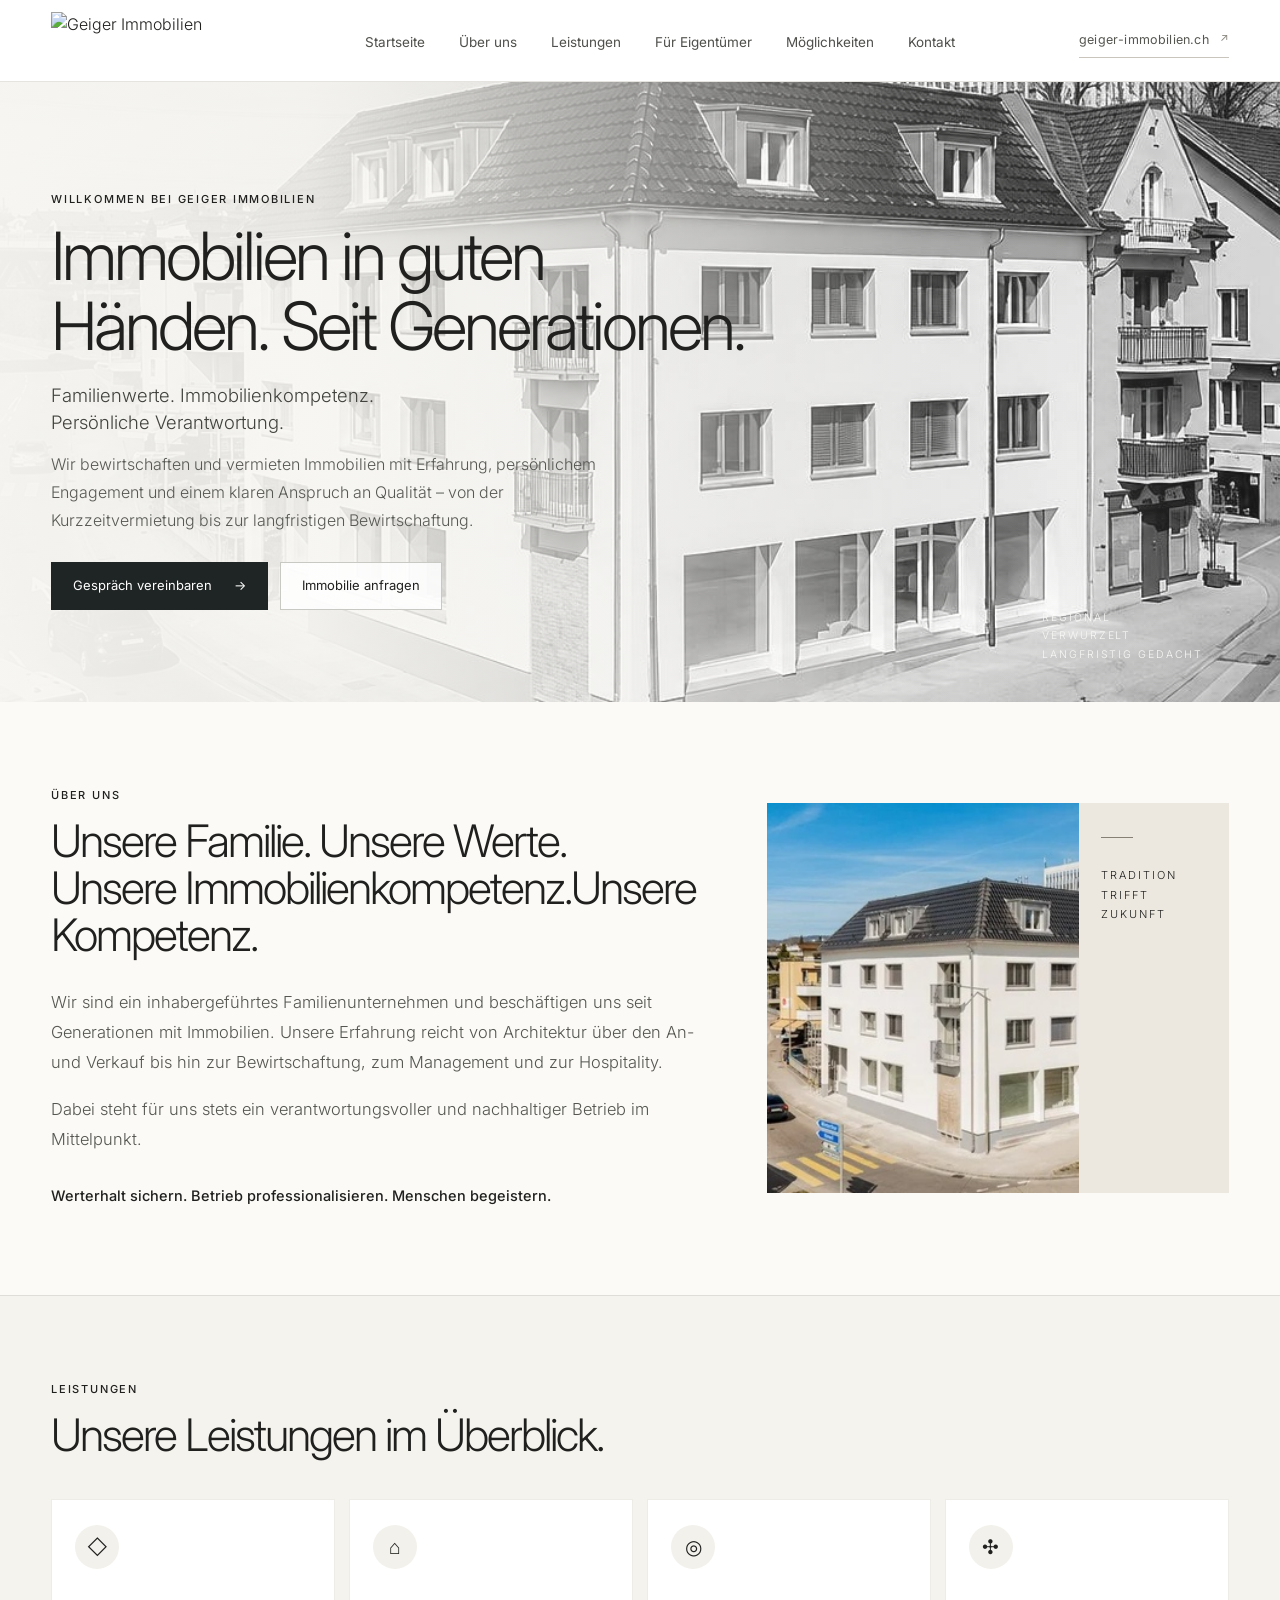
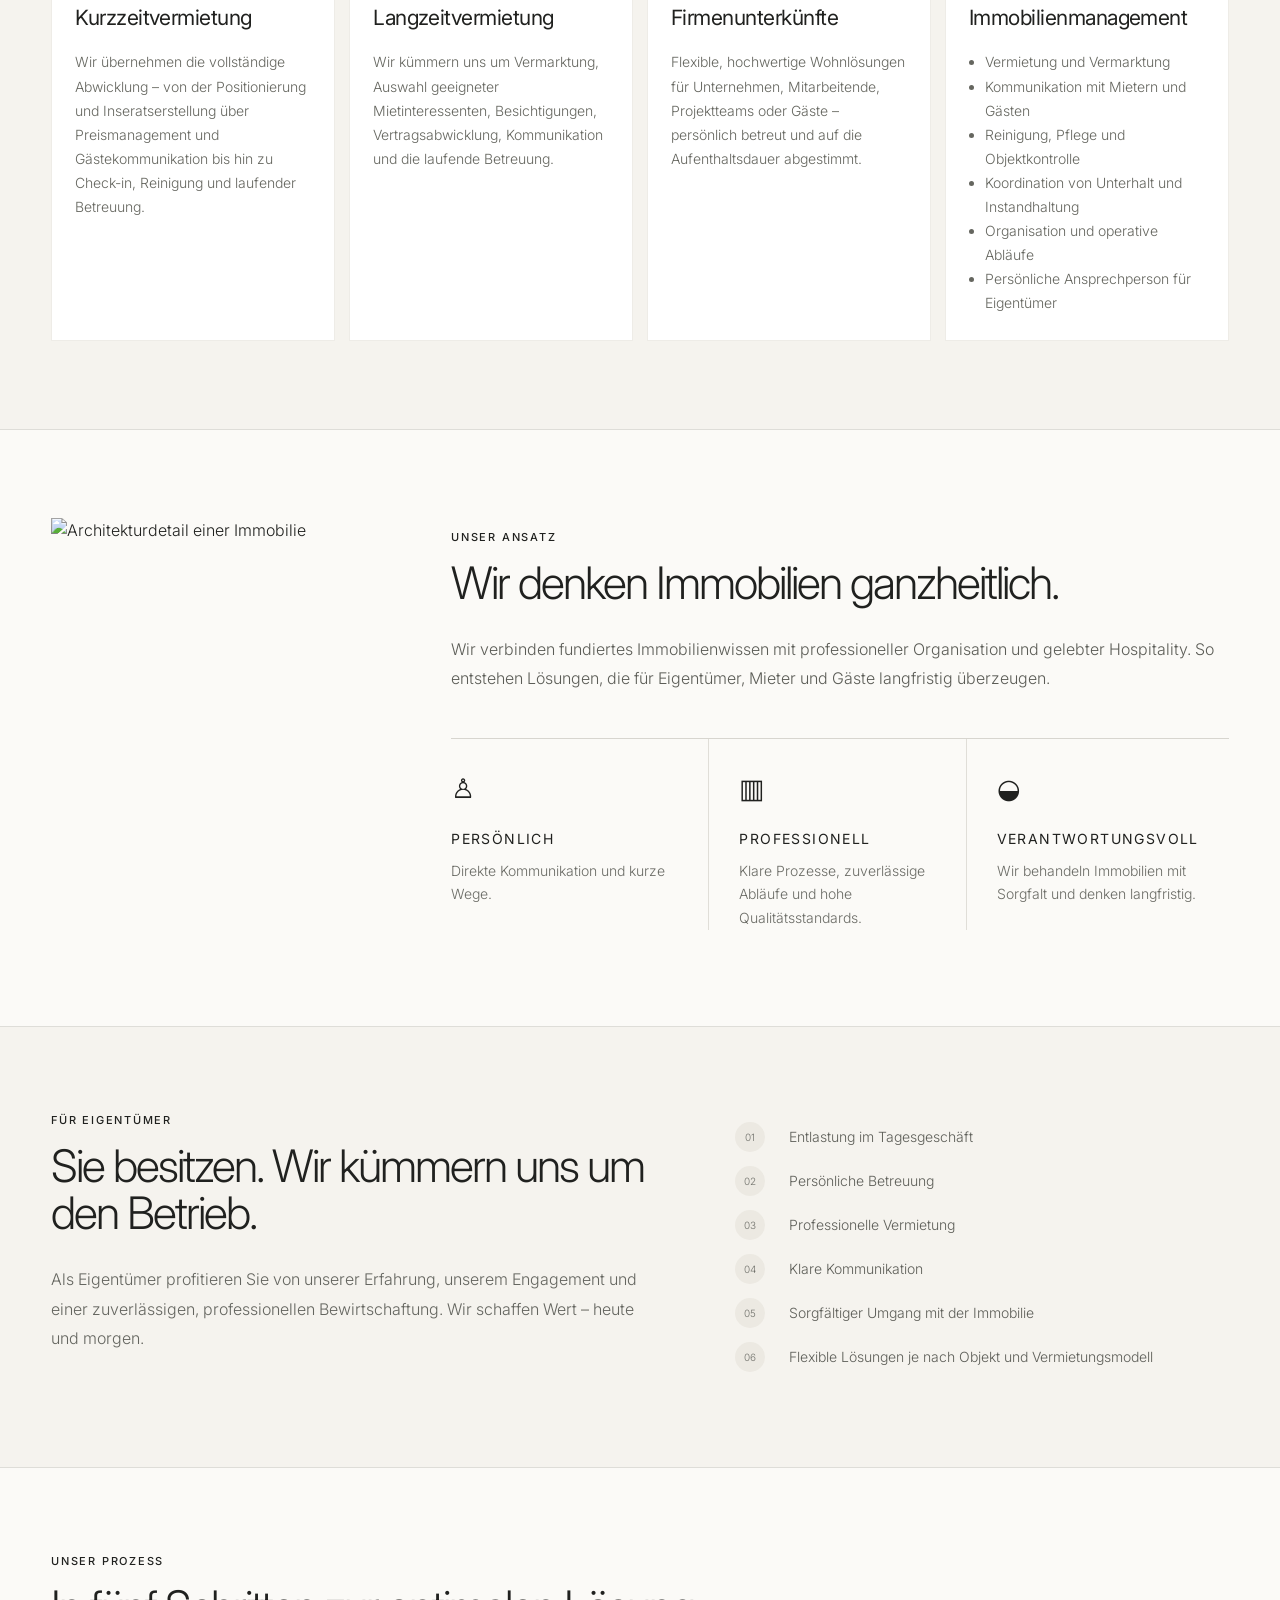
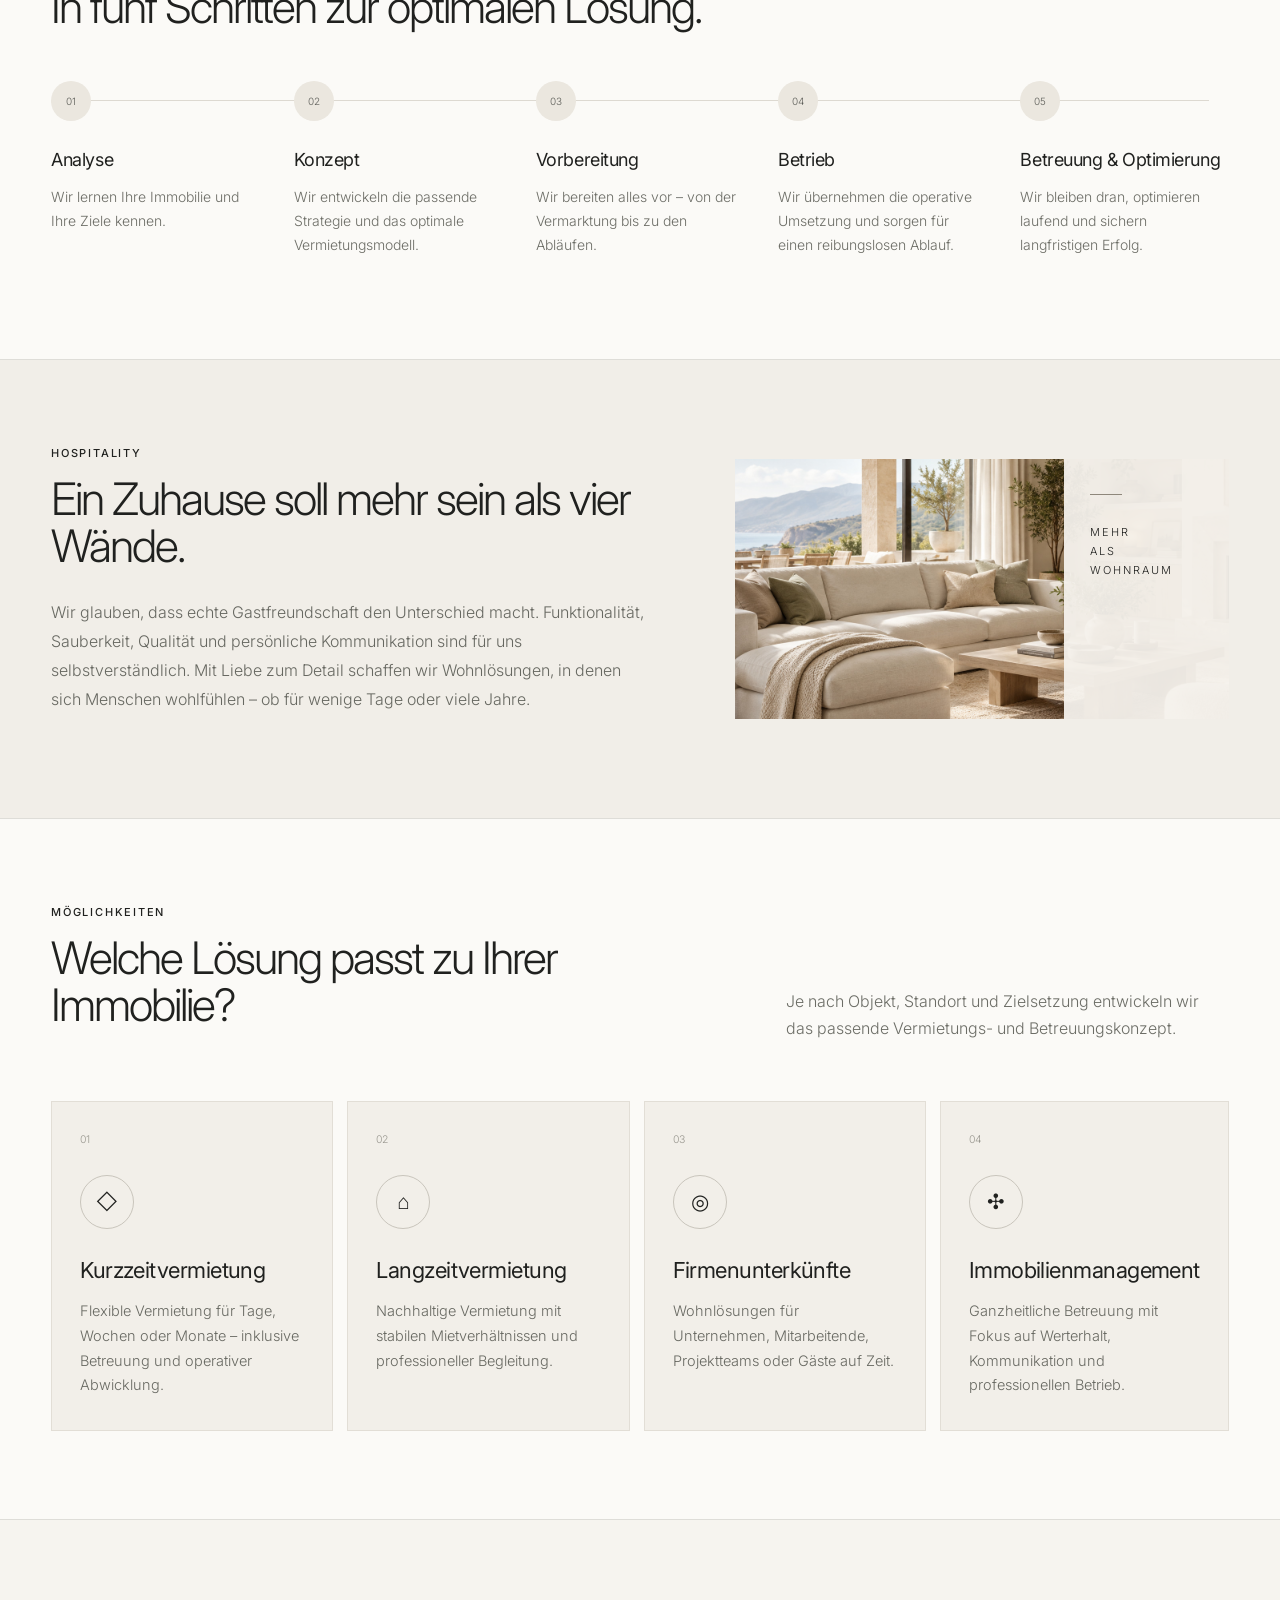
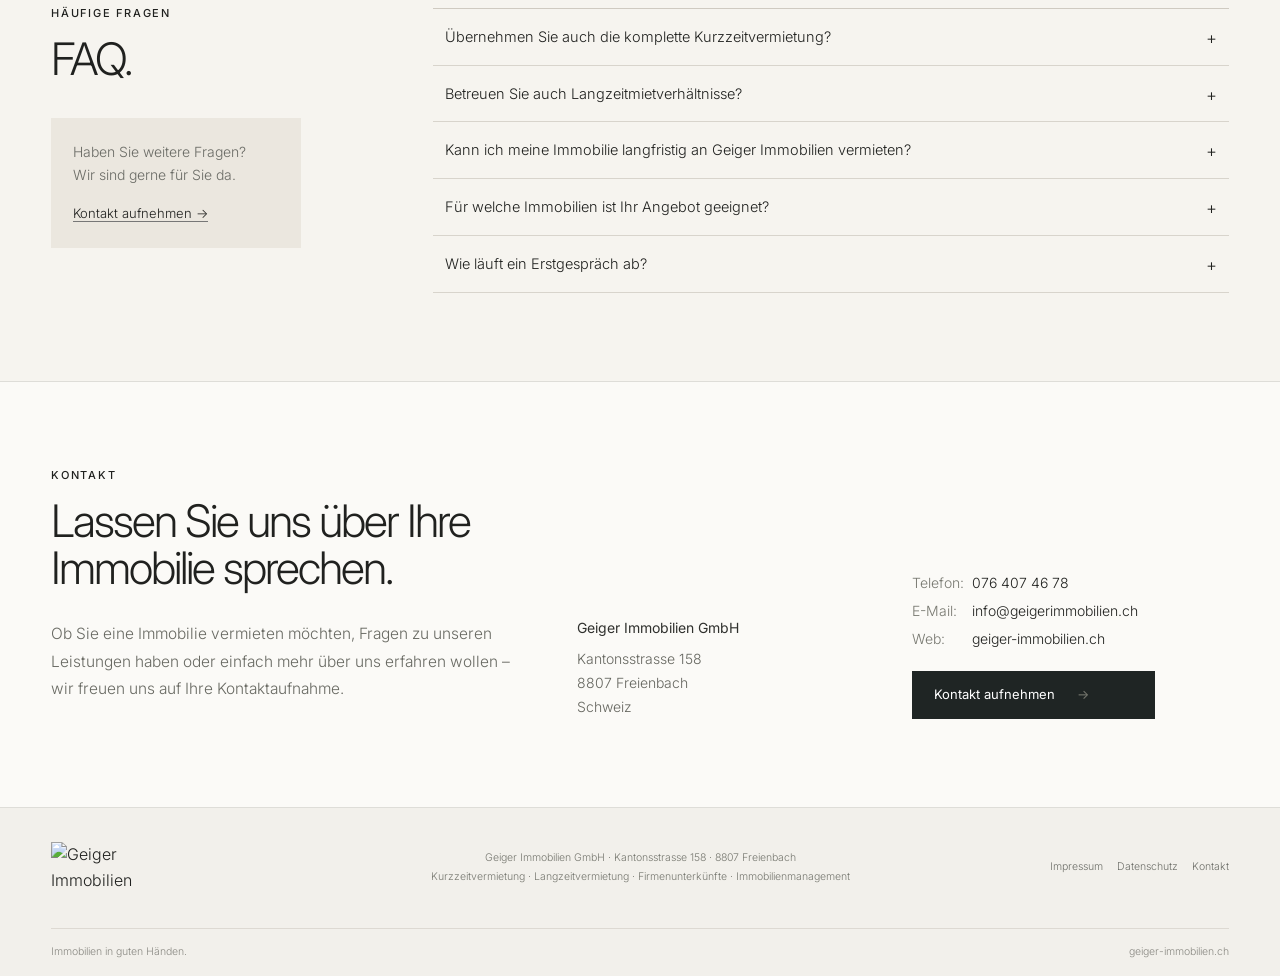
==== index.html @ 43d97561 "Optimize about title for mobile" ====
<!doctype html>
<html lang="de">
<head>
  <meta charset="utf-8">
  <meta name="viewport" content="width=device-width, initial-scale=1">
  <meta name="description" content="Geiger Immobilien – Immobilien in guten Händen. Seit Generationen.">
  <title>Geiger Immobilien | Freienbach</title>
  <link rel="preconnect" href="https://fonts.googleapis.com">
  <link rel="preconnect" href="https://fonts.gstatic.com" crossorigin>
  <link href="https://fonts.googleapis.com/css2?family=Inter:wght@300;400;500&display=swap" rel="stylesheet">
  <link rel="stylesheet" href="styles.css">
</head>
<body>
  <header class="site-header">
    <div class="header-inner page">
      <a class="brand" href="#start" aria-label="Geiger Immobilien – Startseite">
        <img src="https://raw.githubusercontent.com/SMettmann/Geiger-Immobilien/main/assets/geiger-logo-header.svg" alt="Geiger Immobilien">
      </a>

      <button class="menu-toggle" type="button" aria-label="Navigation öffnen" aria-expanded="false">
        <span></span><span></span>
      </button>

      <nav class="nav" aria-label="Hauptnavigation">
        <a href="#start">Startseite</a>
        <a href="#ueber-uns">Über uns</a>
        <a href="#leistungen">Leistungen</a>
        <a href="#eigentuermer">Für Eigentümer</a>
        <a href="#moeglichkeiten">Möglichkeiten</a>
        <a href="#kontakt">Kontakt</a>
      </nav>

      <a class="domain" href="https://geiger-immobilien.ch">geiger-immobilien.ch</a>
    </div>
  </header>

  <main>
    <section class="hero" id="start">
      <img class="hero-image" src="assets/geiger-hero-final.jpg" alt="Immobilie von Geiger Immobilien">
      <div class="hero-overlay"></div>
      <div class="page hero-content">
        <p class="eyebrow">Willkommen bei Geiger Immobilien</p>
        <h1>Immobilien in guten<br>Händen. Seit Generationen.</h1>
        <p class="hero-subline">Familienwerte. Immobilienkompetenz.<br>Persönliche Verantwortung.</p>
        <p class="hero-copy">Wir bewirtschaften und vermieten Immobilien mit Erfahrung, persönlichem Engagement und einem klaren Anspruch an Qualität – von der Kurzzeitvermietung bis zur langfristigen Bewirtschaftung.</p>
        <div class="hero-actions">
          <a class="button button-dark" href="mailto:info@geigerimmobilien.ch?subject=Gespr%C3%A4ch%20vereinbaren">Gespräch vereinbaren <span>→</span></a>
          <a class="button button-light" href="mailto:info@geigerimmobilien.ch?subject=Immobilie%20anfragen">Immobilie anfragen</a>
        </div>
      </div>
      <p class="hero-note">Regional<br>verwurzelt<br>langfristig gedacht</p>
    </section>

    <section class="about section" id="ueber-uns">
      <div class="page about-grid">
        <div class="about-copy">
          <p class="eyebrow">Über uns</p>
          <h2>Unsere Familie. Unsere Werte.<br><span class="about-title-desktop">Unsere Immobilienkompetenz.</span><span class="about-title-mobile">Unsere Kompetenz.</span></h2>
          <p>Wir sind ein inhabergeführtes Familienunternehmen und beschäftigen uns seit Generationen mit Immobilien. Unsere Erfahrung reicht von Architektur über den An- und Verkauf bis hin zur Bewirtschaftung, zum Management und zur Hospitality.</p>
          <p>Dabei steht für uns stets ein verantwortungsvoller und nachhaltiger Betrieb im Mittelpunkt.</p>
          <strong class="highlight">Werterhalt sichern. Betrieb professionalisieren. Menschen begeistern.</strong>
        </div>

        <div class="about-visual">
          <img src="assets/geiger-about.jpg" alt="Gebäudedetail von Geiger Immobilien">
          <div class="about-caption">
            <span></span>
            <p>Tradition<br>trifft<br>Zukunft</p>
          </div>
        </div>
      </div>
    </section>

    <section class="services section" id="leistungen">
      <div class="page">
        <p class="eyebrow">Leistungen</p>
        <h2>Unsere Leistungen im Überblick.</h2>

        <div class="service-grid">
          <article class="service-card">
            <div class="round-icon">◇</div>
            <h3>Kurzzeitvermietung</h3>
            <p>Wir übernehmen die vollständige Abwicklung – von der Positionierung und Inseratserstellung über Preismanagement und Gästekommunikation bis hin zu Check-in, Reinigung und laufender Betreuung.</p>
          </article>

          <article class="service-card">
            <div class="round-icon">⌂</div>
            <h3>Langzeitvermietung</h3>
            <p>Wir kümmern uns um Vermarktung, Auswahl geeigneter Mietinteressenten, Besichtigungen, Vertragsabwicklung, Kommunikation und die laufende Betreuung.</p>
          </article>

          <article class="service-card">
            <div class="round-icon">◎</div>
            <h3>Firmenunterkünfte</h3>
            <p>Flexible, hochwertige Wohnlösungen für Unternehmen, Mitarbeitende, Projektteams oder Gäste – persönlich betreut und auf die Aufenthaltsdauer abgestimmt.</p>
          </article>

          <article class="service-card">
            <div class="round-icon">✣</div>
            <h3>Immobilienmanagement</h3>
            <ul>
              <li>Vermietung und Vermarktung</li>
              <li>Kommunikation mit Mietern und Gästen</li>
              <li>Reinigung, Pflege und Objektkontrolle</li>
              <li>Koordination von Unterhalt und Instandhaltung</li>
              <li>Organisation und operative Abläufe</li>
              <li>Persönliche Ansprechperson für Eigentümer</li>
            </ul>
          </article>
        </div>
      </div>
    </section>

    <section class="approach section">
      <div class="page approach-grid">
        <div class="approach-image">
          <img src="https://raw.githubusercontent.com/SMettmann/Geiger-Immobilien/main/assets/geiger-building-hq.webp" alt="Architekturdetail einer Immobilie">
        </div>

        <div class="approach-content">
          <p class="eyebrow">Unser Ansatz</p>
          <h2>Wir denken Immobilien ganzheitlich.</h2>
          <p class="intro-copy">Wir verbinden fundiertes Immobilienwissen mit professioneller Organisation und gelebter Hospitality. So entstehen Lösungen, die für Eigentümer, Mieter und Gäste langfristig überzeugen.</p>

          <div class="values-grid">
            <article>
              <span class="value-icon">♙</span>
              <h3>Persönlich</h3>
              <p>Direkte Kommunikation und kurze Wege.</p>
            </article>
            <article>
              <span class="value-icon">▥</span>
              <h3>Professionell</h3>
              <p>Klare Prozesse, zuverlässige Abläufe und hohe Qualitätsstandards.</p>
            </article>
            <article>
              <span class="value-icon">◒</span>
              <h3>Verantwortungsvoll</h3>
              <p>Wir behandeln Immobilien mit Sorgfalt und denken langfristig.</p>
            </article>
          </div>
        </div>
      </div>
    </section>

    <section class="owners section" id="eigentuermer">
      <div class="page owners-grid">
        <div>
          <p class="eyebrow">Für Eigentümer</p>
          <h2>Sie besitzen. Wir kümmern uns um den Betrieb.</h2>
          <p>Als Eigentümer profitieren Sie von unserer Erfahrung, unserem Engagement und einer zuverlässigen, professionellen Bewirtschaftung. Wir schaffen Wert – heute und morgen.</p>
        </div>

        <ol class="owner-list">
          <li><span>01</span><p>Entlastung im Tagesgeschäft</p></li>
          <li><span>02</span><p>Persönliche Betreuung</p></li>
          <li><span>03</span><p>Professionelle Vermietung</p></li>
          <li><span>04</span><p>Klare Kommunikation</p></li>
          <li><span>05</span><p>Sorgfältiger Umgang mit der Immobilie</p></li>
          <li><span>06</span><p>Flexible Lösungen je nach Objekt und Vermietungsmodell</p></li>
        </ol>
      </div>
    </section>

    <section class="process section">
      <div class="page">
        <p class="eyebrow">Unser Prozess</p>
        <h2>In fünf Schritten zur optimalen Lösung.</h2>

        <div class="process-grid">
          <article>
            <span class="process-no">01</span>
            <h3>Analyse</h3>
            <p>Wir lernen Ihre Immobilie und Ihre Ziele kennen.</p>
          </article>
          <article>
            <span class="process-no">02</span>
            <h3>Konzept</h3>
            <p>Wir entwickeln die passende Strategie und das optimale Vermietungsmodell.</p>
          </article>
          <article>
            <span class="process-no">03</span>
            <h3>Vorbereitung</h3>
            <p>Wir bereiten alles vor – von der Vermarktung bis zu den Abläufen.</p>
          </article>
          <article>
            <span class="process-no">04</span>
            <h3>Betrieb</h3>
            <p>Wir übernehmen die operative Umsetzung und sorgen für einen reibungslosen Ablauf.</p>
          </article>
          <article>
            <span class="process-no">05</span>
            <h3>Betreuung &amp; Optimierung</h3>
            <p>Wir bleiben dran, optimieren laufend und sichern langfristigen Erfolg.</p>
          </article>
        </div>
      </div>
    </section>

    <section class="hospitality section">
      <div class="page hospitality-grid">
        <div>
          <p class="eyebrow">Hospitality</p>
          <h2>Ein Zuhause soll mehr sein als vier Wände.</h2>
          <p>Wir glauben, dass echte Gastfreundschaft den Unterschied macht. Funktionalität, Sauberkeit, Qualität und persönliche Kommunikation sind für uns selbstverständlich. Mit Liebe zum Detail schaffen wir Wohnlösungen, in denen sich Menschen wohlfühlen – ob für wenige Tage oder viele Jahre.</p>
        </div>

        <div class="hospitality-panel">
          <div class="hospitality-detail">
            <span></span>
            <p>Mehr<br>als<br>Wohnraum</p>
          </div>
        </div>
      </div>
    </section>

    <section class="possibilities section" id="moeglichkeiten">
      <div class="page">
        <div class="possibility-head">
          <div>
            <p class="eyebrow">Möglichkeiten</p>
            <h2>Welche Lösung passt zu Ihrer Immobilie?</h2>
          </div>
          <p>Je nach Objekt, Standort und Zielsetzung entwickeln wir das passende Vermietungs- und Betreuungskonzept.</p>
        </div>

        <div class="possibility-grid">
          <article class="possibility-card">
            <span>01</span>
            <div class="possibility-icon">◇</div>
            <h3>Kurzzeitvermietung</h3>
            <p>Flexible Vermietung für Tage, Wochen oder Monate – inklusive Betreuung und operativer Abwicklung.</p>
          </article>

          <article class="possibility-card">
            <span>02</span>
            <div class="possibility-icon">⌂</div>
            <h3>Langzeitvermietung</h3>
            <p>Nachhaltige Vermietung mit stabilen Mietverhältnissen und professioneller Begleitung.</p>
          </article>

          <article class="possibility-card">
            <span>03</span>
            <div class="possibility-icon">◎</div>
            <h3>Firmenunterkünfte</h3>
            <p>Wohnlösungen für Unternehmen, Mitarbeitende, Projektteams oder Gäste auf Zeit.</p>
          </article>

          <article class="possibility-card">
            <span>04</span>
            <div class="possibility-icon">✣</div>
            <h3>Immobilienmanagement</h3>
            <p>Ganzheitliche Betreuung mit Fokus auf Werterhalt, Kommunikation und professionellen Betrieb.</p>
          </article>
        </div>
      </div>
    </section>

    <section class="faq section">
      <div class="page faq-grid">
        <div class="faq-title">
          <p class="eyebrow">Häufige Fragen</p>
          <h2>FAQ.</h2>
          <div class="question-box">
            <p>Haben Sie weitere Fragen?<br>Wir sind gerne für Sie da.</p>
            <a href="#kontakt">Kontakt aufnehmen →</a>
          </div>
        </div>

        <div class="faq-list">
          <details>
            <summary>Übernehmen Sie auch die komplette Kurzzeitvermietung?</summary>
            <p>Ja. Je nach Modell übernehmen wir Positionierung, Vermarktung, Preisgestaltung, Gästekommunikation, Check-in, Reinigung, Objektkontrolle und laufende Betreuung.</p>
          </details>
          <details>
            <summary>Betreuen Sie auch Langzeitmietverhältnisse?</summary>
            <p>Ja. Wir übernehmen Vermarktung und laufende Betreuung von Immobilien in der Langzeitvermietung und stimmen den Umfang individuell ab.</p>
          </details>
          <details>
            <summary>Kann ich meine Immobilie langfristig an Geiger Immobilien vermieten?</summary>
            <p>Je nach Objekt und Konzept prüfen wir langfristige Mietmodelle, bei denen Geiger Immobilien die operative Vermietung übernimmt.</p>
          </details>
          <details>
            <summary>Für welche Immobilien ist Ihr Angebot geeignet?</summary>
            <p>Wir betreuen unterschiedliche Immobilien – von einzelnen Wohnungen über Häuser bis hin zu mehreren Einheiten. Entscheidend sind Objekt, Standort, Zielsetzung und Vermietungsmodell.</p>
          </details>
          <details>
            <summary>Wie läuft ein Erstgespräch ab?</summary>
            <p>In einem unverbindlichen Erstgespräch besprechen wir Immobilie, Ziele und mögliche Modelle. Anschliessend definieren wir den passenden Leistungsumfang.</p>
          </details>
        </div>
      </div>
    </section>

    <section class="contact section" id="kontakt">
      <div class="page contact-grid">
        <div>
          <p class="eyebrow">Kontakt</p>
          <h2>Lassen Sie uns über Ihre Immobilie sprechen.</h2>
          <p>Ob Sie eine Immobilie vermieten möchten, Fragen zu unseren Leistungen haben oder einfach mehr über uns erfahren wollen – wir freuen uns auf Ihre Kontaktaufnahme.</p>
        </div>

        <address>
          <strong>Geiger Immobilien GmbH</strong>
          <span>Kantonsstrasse 158</span>
          <span>8807 Freienbach</span>
          <span>Schweiz</span>
        </address>

        <div class="contact-data">
          <p><span>Telefon:</span> <a href="tel:+41764074678">076 407 46 78</a></p>
          <p><span>E-Mail:</span> <a href="mailto:info@geigerimmobilien.ch">info@geigerimmobilien.ch</a></p>
          <p><span>Web:</span> <a href="https://geiger-immobilien.ch">geiger-immobilien.ch</a></p>
          <a class="button button-dark" href="mailto:info@geigerimmobilien.ch">Kontakt aufnehmen <span>→</span></a>
        </div>
      </div>
    </section>
  </main>

  <footer class="footer">
    <div class="page footer-main">
      <img src="https://raw.githubusercontent.com/SMettmann/Geiger-Immobilien/main/assets/geiger-logo-header.svg" alt="Geiger Immobilien">
      <p>Geiger Immobilien GmbH · Kantonsstrasse 158 · 8807 Freienbach<br>Kurzzeitvermietung · Langzeitvermietung · Firmenunterkünfte · Immobilienmanagement</p>
      <div class="footer-links">
        <span>Impressum</span>
        <span>Datenschutz</span>
        <a href="#kontakt">Kontakt</a>
      </div>
    </div>
    <div class="page footer-bottom">
      <span>Immobilien in guten Händen.</span>
      <span>geiger-immobilien.ch</span>
    </div>
  </footer>

  <script>
    const toggle = document.querySelector('.menu-toggle');
    const nav = document.querySelector('.nav');
    toggle?.addEventListener('click', () => {
      const open = document.body.classList.toggle('menu-open');
      toggle.setAttribute('aria-expanded', String(open));
    });
    nav?.querySelectorAll('a').forEach(link => link.addEventListener('click', () => {
      document.body.classList.remove('menu-open');
      toggle?.setAttribute('aria-expanded', 'false');
    }));
  </script>
</body>
</html>
---- styles.css ----
:root{
  --ink:#20211f;
  --text:#555650;
  --muted:#777872;
  --line:#deddd8;
  --paper:#f8f7f3;
  --cream:#f1eee7;
  --soft:#ece8df;
  --white:#fff;
  --max:1460px;
  --gutter:clamp(22px,4vw,70px);
}
*{box-sizing:border-box}
html{scroll-behavior:smooth}
body{
  margin:0;
  background:var(--paper);
  color:var(--ink);
  font-family:"Inter",Arial,sans-serif;
  font-weight:300;
  line-height:1.6;
  -webkit-font-smoothing:antialiased;
}
body.menu-open{overflow:hidden}
a{color:inherit;text-decoration:none}
img{display:block;max-width:100%}
button{font:inherit}
.page{width:min(calc(100% - 2*var(--gutter)),var(--max));margin-inline:auto}
.section{padding:88px 0}
.eyebrow{
  margin:0 0 17px;
  font-size:10px;
  line-height:1;
  text-transform:uppercase;
  letter-spacing:.17em;
  font-weight:500;
}
h1,h2,h3,p{margin-top:0}
h1,h2{font-weight:300;letter-spacing:-.045em;line-height:1.05}
h1{margin-bottom:20px;font-size:clamp(42px,5.2vw,74px);max-width:760px}
h2{margin-bottom:28px;font-size:clamp(34px,3.5vw,54px)}
h3{font-weight:400;letter-spacing:-.025em}
.button{
  display:inline-flex;
  align-items:center;
  justify-content:center;
  gap:22px;
  min-height:48px;
  padding:0 21px;
  border:1px solid #c9c9c4;
  font-size:12px;
  font-weight:400;
  transition:.2s ease;
}
.button-dark{background:#1f2524;color:#fff;border-color:#1f2524}
.button-dark:hover{background:#38403e}
.button-light{background:rgba(255,255,255,.85);color:var(--ink)}
.button-light:hover{background:#fff}

/* header */
.site-header{
  position:sticky;
  top:0;
  z-index:50;
  height:82px;
  background:rgba(255,255,255,.98);
  border-bottom:1px solid #e6e4de;
}
.header-inner{
  height:100%;
  display:grid;
  grid-template-columns:230px 1fr 190px;
  align-items:center;
}
.brand{display:flex;align-items:center;width:max-content}
.brand img{
  width:175px;
  height:58px;
  object-fit:contain;
  object-position:left center;
}
.nav{
  display:flex;
  justify-content:center;
  align-items:center;
  gap:34px;
  font-size:13px;
  font-weight:400;
}
.nav a{
  position:relative;
  padding:31px 0 27px;
  color:#4f504b;
  transition:color .2s ease;
}
.nav a:after{
  content:"";
  position:absolute;
  left:0;
  right:0;
  bottom:21px;
  height:1px;
  background:#222;
  transform:scaleX(0);
  transform-origin:center;
  transition:transform .2s ease;
}
.nav a:hover{color:#111}
.nav a:hover:after{transform:scaleX(1)}
.domain{
  justify-self:end;
  position:relative;
  padding:7px 20px 7px 0;
  font-size:12px;
  font-weight:400;
  letter-spacing:.015em;
  color:#555650;
  border-bottom:1px solid #c9c5bc;
  transition:color .2s ease,border-color .2s ease;
}
.domain:after{
  content:"↗";
  position:absolute;
  right:0;
  top:6px;
  font-size:11px;
  color:#8a877f;
  transition:transform .2s ease,color .2s ease;
}
.domain:hover{
  color:#111;
  border-color:#444;
}
.domain:hover:after{
  color:#111;
  transform:translate(2px,-2px);
}
.menu-toggle{display:none;background:none;border:0;padding:10px}
.menu-toggle span{display:block;width:24px;height:1px;background:#222}
.menu-toggle span+span{margin-top:7px}

/* hero */
.hero{
  position:relative;
  min-height:620px;
  overflow:hidden;
  background:#ddd;
}
.hero-image{position:absolute;inset:0;width:100%;height:100%;object-fit:cover;object-position:center 52%}
.hero-overlay{
  position:absolute;inset:0;
  background:
    linear-gradient(90deg,rgba(248,247,243,.96) 0%,rgba(248,247,243,.90) 24%,rgba(248,247,243,.58) 47%,rgba(248,247,243,.13) 72%,rgba(248,247,243,0) 100%),
    linear-gradient(0deg,rgba(255,255,255,.08),rgba(255,255,255,.08));
}
.hero-content{
  position:relative;
  z-index:2;
  min-height:620px;
  display:flex;
  flex-direction:column;
  justify-content:center;
  padding-top:20px;
}
.hero-subline{margin-bottom:14px;font-size:clamp(17px,1.4vw,21px);line-height:1.45;color:#42433f}
.hero-copy{max-width:590px;margin-bottom:28px;color:#585954;font-size:14px;line-height:1.75}
.hero-actions{display:flex;gap:12px;flex-wrap:wrap}
.hero-note{
  position:absolute;z-index:2;right:6%;bottom:38px;
  margin:0;color:#f7f7f4;font-size:9px;line-height:1.75;
  text-transform:uppercase;letter-spacing:.18em;
}

/* about */
.about{background:#fbfaf7}
.about-grid{display:grid;grid-template-columns:1.2fr .85fr;gap:65px;align-items:center}
.about-copy{max-width:780px}
.about-copy p:not(.eyebrow){max-width:720px;color:var(--text);font-size:15px;line-height:1.8}
.highlight{display:block;margin-top:30px;font-size:13px;font-weight:500}
.about-visual{
  min-height:390px;
  display:grid;
  grid-template-columns:1fr 150px;
  overflow:hidden;
  background:#ebe7df;
}
.about-visual img{width:100%;height:100%;object-fit:cover;object-position:38% center}
.about-caption{padding:34px 22px;background:#ece8df}
.about-caption span{display:block;width:32px;height:1px;margin-bottom:28px;background:#857f74}
.about-caption p{font-size:10px;line-height:1.75;text-transform:uppercase;letter-spacing:.18em}

/* services */
.services{background:#f5f3ee;border-top:1px solid var(--line);border-bottom:1px solid var(--line)}
.service-grid{display:grid;grid-template-columns:repeat(4,1fr);gap:14px;margin-top:40px}
.service-card{min-height:355px;padding:25px 23px;background:#fff;border:1px solid #eeece7}
.round-icon{
  width:44px;height:44px;margin-bottom:32px;
  display:grid;place-items:center;border-radius:50%;background:#f3f1eb;
  font-size:20px;
}
.service-card h3{margin-bottom:16px;font-size:19px}
.service-card p,.service-card li{color:#65665f;font-size:12px;line-height:1.65}
.service-card ul{margin:0;padding-left:16px}

/* approach */
.approach{background:#fbfaf7}
.approach-grid{display:grid;grid-template-columns:340px 1fr;gap:60px;align-items:center}
.approach-image{height:420px;overflow:hidden}
.approach-image img{width:100%;height:100%;object-fit:cover;object-position:38% center}
.approach-content{padding-top:5px}
.intro-copy{max-width:820px;color:#5b5c56;font-size:14px;line-height:1.8}
.values-grid{display:grid;grid-template-columns:repeat(3,1fr);margin-top:45px;border-top:1px solid #d7d5cf}
.values-grid article{padding:28px 30px 0 0}
.values-grid article+article{padding-left:30px;border-left:1px solid #e0ded8}
.value-icon{font-size:27px}
.values-grid h3{margin:18px 0 8px;font-size:13px;text-transform:uppercase;letter-spacing:.10em}
.values-grid p{margin:0;color:#6a6b65;font-size:12px;line-height:1.65}

/* owners */
.owners{background:#f5f3ee;border-top:1px solid var(--line);border-bottom:1px solid var(--line)}
.owners-grid{display:grid;grid-template-columns:1.1fr .9fr;gap:80px}
.owners-grid>div>p:not(.eyebrow){max-width:760px;color:#64655f;font-size:14px;line-height:1.8}
.owner-list{list-style:none;margin:0;padding:0}
.owner-list li{display:grid;grid-template-columns:42px 1fr;gap:12px;align-items:center;padding:7px 0}
.owner-list span{
  width:30px;height:30px;display:grid;place-items:center;
  border-radius:50%;background:#ece9e2;color:#6f706a;font-size:9px;
}
.owner-list p{margin:0;color:#5d5e58;font-size:12px}

/* process */
.process{background:#fbfaf7}
.process-grid{position:relative;display:grid;grid-template-columns:repeat(5,1fr);gap:34px;margin-top:50px}
.process-grid:before{content:"";position:absolute;top:19px;left:20px;right:20px;height:1px;background:#ddd9d1}
.process-grid article{position:relative;z-index:1}
.process-no{
  width:40px;height:40px;display:grid;place-items:center;
  margin-bottom:25px;border-radius:50%;background:#ebe7df;color:#5c5d58;font-size:10px;
}
.process-grid h3{margin-bottom:10px;font-size:16px}
.process-grid p{color:#6c6d66;font-size:12px;line-height:1.65}

/* hospitality */
.hospitality{background:#f1eee8;border-top:1px solid var(--line);border-bottom:1px solid var(--line)}
.hospitality-grid{display:grid;grid-template-columns:1.1fr .9fr;gap:80px;align-items:center}
.hospitality-grid>div:first-child>p:not(.eyebrow){max-width:820px;color:#676861;font-size:14px;line-height:1.8}
.hospitality-panel{
  min-height:260px;
  background-image:url("assets/geiger-hospitality-sofa.jpg");
  background-size:cover;
  background-position:center;
  display:flex;justify-content:flex-end;
}
.hospitality-detail{width:165px;padding:35px 26px;background:rgba(246,243,237,.94)}
.hospitality-detail span{display:block;width:32px;height:1px;margin-bottom:28px;background:#8e877b}
.hospitality-detail p{font-size:10px;line-height:1.75;text-transform:uppercase;letter-spacing:.18em}

/* possibilities */
.possibilities{background:#fbfaf7}
.possibility-head{display:grid;grid-template-columns:1.2fr .8fr;gap:70px;align-items:end}
.possibility-head>p{max-width:520px;color:#6c6d66;font-size:15px;line-height:1.65}
.possibility-grid{
  display:grid;
  grid-template-columns:repeat(4,1fr);
  gap:14px;
  margin-top:44px;
  align-items:stretch;
}
.possibility-card{
  padding:30px 28px 32px;
  background:#f2efe9;
  border:1px solid #e2ded6;
}
.possibility-card>span{
  display:block;
  color:#99978f;
  font-size:10px;
  margin-bottom:26px;
}
.possibility-icon{
  width:54px;
  height:54px;
  margin:0 0 28px;
  display:grid;
  place-items:center;
  border-radius:50%;
  border:1px solid #c9c5bc;
  font-size:21px;
}
.possibility-card h3{
  margin-bottom:16px;
  font-size:21px;
  line-height:1.2;
}
.possibility-card p{
  margin:0;
  color:#686962;
  font-size:14px;
  line-height:1.65;
}

/* faq */
.faq{background:#f6f4ef;border-top:1px solid var(--line)}
.faq-grid{display:grid;grid-template-columns:.55fr 1.45fr;gap:80px}
.faq-title h2{margin-bottom:35px}
.question-box{padding:22px;background:#ebe7df;max-width:250px}
.question-box p{margin-bottom:14px;color:#6a6b65;font-size:12px;line-height:1.6}
.question-box a{font-size:11px;border-bottom:1px solid #777}
.faq-list{border-top:1px solid #cfcac1}
.faq-list details{border-bottom:1px solid #d8d4cc}
.faq-list summary{cursor:pointer;list-style:none;padding:17px 36px 17px 12px;position:relative;font-size:12px}
.faq-list summary::-webkit-details-marker{display:none}
.faq-list summary:after{content:"+";position:absolute;right:12px;font-size:17px}
.faq-list details[open] summary:after{content:"–"}
.faq-list p{padding:0 12px 17px;margin:0;color:#6a6b65;font-size:12px;line-height:1.7}

/* contact */
.contact{background:#fbfaf7;border-top:1px solid var(--line)}
.contact-grid{display:grid;grid-template-columns:1.1fr .65fr .75fr;gap:60px;align-items:end}
.contact-grid>div:first-child>p:not(.eyebrow){max-width:600px;color:#686962;font-size:13px;line-height:1.75}
.contact address{display:flex;flex-direction:column;font-style:normal;color:#65665f;font-size:12px}
.contact address strong{margin-bottom:8px;color:#30312e;font-weight:400}
.contact-data{font-size:12px}
.contact-data p{margin-bottom:6px}
.contact-data span{display:inline-block;width:56px;color:#777870}
.contact-data .button{margin-top:14px}

/* footer */
.footer{background:#f2f0eb;border-top:1px solid var(--line)}
.footer-main{min-height:120px;display:grid;grid-template-columns:180px 1fr auto;gap:45px;align-items:center}
.footer-main img{width:135px}
.footer-main p{margin:0;color:#777870;font-size:9px;line-height:1.7;text-align:center}
.footer-links{display:flex;gap:14px;color:#6d6e68;font-size:9px}
.footer-bottom{display:flex;justify-content:space-between;padding:15px 0;border-top:1px solid #ddd9d2;color:#8a8983;font-size:9px}

/* readability refinement */
.eyebrow{font-size:11px;letter-spacing:.16em}
.button{font-size:13px}
.nav{font-size:13.5px}
.domain{font-size:12.5px}

.hero-subline{font-size:clamp(18px,1.45vw,22px)}
.hero-copy{font-size:16px;line-height:1.75}
.hero-note{font-size:10.5px}

.about-copy p:not(.eyebrow){font-size:16.5px;line-height:1.82}
.highlight{font-size:14.5px}
.about-caption p{font-size:11px}

.service-card h3{font-size:21px}
.service-card p,.service-card li{font-size:14px;line-height:1.72}

.intro-copy{font-size:16px;line-height:1.82}
.values-grid h3{font-size:14px}
.values-grid p{font-size:14px;line-height:1.7}

.owners-grid>div>p:not(.eyebrow){font-size:16px;line-height:1.82}
.owner-list span{font-size:10px}
.owner-list p{font-size:14px}

.process-grid h3{font-size:18px}
.process-grid p{font-size:14px;line-height:1.7}

.hospitality-grid>div:first-child>p:not(.eyebrow){font-size:16px;line-height:1.82}
.hospitality-detail p{font-size:11px}

.possibility-head>p{font-size:16px}
.possibility-card>span{font-size:10.5px}
.possibility-card h3{font-size:22px}
.possibility-card p{font-size:14.5px;line-height:1.7}

.question-box p{font-size:14px;line-height:1.65}
.question-box a{font-size:13px}
.faq-list summary{font-size:14.5px;line-height:1.5}
.faq-list p{font-size:14.5px;line-height:1.75}

.contact-grid>div:first-child>p:not(.eyebrow){font-size:15.5px;line-height:1.8}
.contact address{font-size:14px;line-height:1.7}
.contact-data{font-size:14px}

.footer-main p{font-size:10.5px;line-height:1.75}
.footer-links{font-size:10.5px}
.footer-bottom{font-size:10.5px}

/* responsive */
@media(max-width:1050px){
  .header-inner{grid-template-columns:200px 1fr 150px}
  .brand img{width:150px}
  .nav{gap:18px}
  .service-grid,.possibility-grid{grid-template-columns:1fr 1fr}
  .approach-grid{grid-template-columns:280px 1fr}
  .process-grid{grid-template-columns:repeat(3,1fr)}
  .process-grid:before{display:none}
}
@media(max-width:820px){
  .site-header{height:72px}
  .header-inner{grid-template-columns:1fr auto}
  .brand img{width:170px;height:50px}
  .domain{display:none}
  .menu-toggle{display:block}
  .nav{
    display:none;position:fixed;top:72px;left:0;right:0;bottom:0;
    padding:45px var(--gutter);background:#fff;flex-direction:column;
    justify-content:flex-start;align-items:flex-start;gap:22px;font-size:21px;
  }
  body.menu-open .nav{display:flex}
  .hero,.hero-content{min-height:650px}
  .hero-overlay{background:linear-gradient(180deg,rgba(248,247,243,.82),rgba(248,247,243,.84) 50%,rgba(248,247,243,.98))}
  .hero-note{display:none}
  .section{padding:72px 0}
  .about-grid,.owners-grid,.hospitality-grid,.possibility-head,.faq-grid,.contact-grid{grid-template-columns:1fr;gap:40px}
  .about-visual{min-height:330px}
  .approach-grid{grid-template-columns:1fr}
  .approach-image{height:340px}
  .values-grid{grid-template-columns:1fr}
  .values-grid article+article{padding-left:0;border-left:0;border-top:1px solid #e0ded8}
  .values-grid article{padding-bottom:22px}
  .process-grid{grid-template-columns:1fr 1fr}
  .question-box{max-width:none}
  .contact address{margin-top:-10px}
  .footer-main{grid-template-columns:1fr;gap:16px;padding:30px 0;text-align:left}
  .footer-main p{text-align:left}
}
@media(max-width:560px){
  :root{--gutter:20px}
  h1{font-size:43px}
  h2{font-size:34px}
  .hero,.hero-content{min-height:680px}
  .hero-actions{flex-direction:column}
  .hero-actions .button{width:100%}
  .service-grid,.possibility-grid,.process-grid{grid-template-columns:1fr}
  .service-card,.possibility-card{min-height:auto}
  .about-visual{grid-template-columns:1fr 110px}
  .about-caption{padding:26px 16px}
}
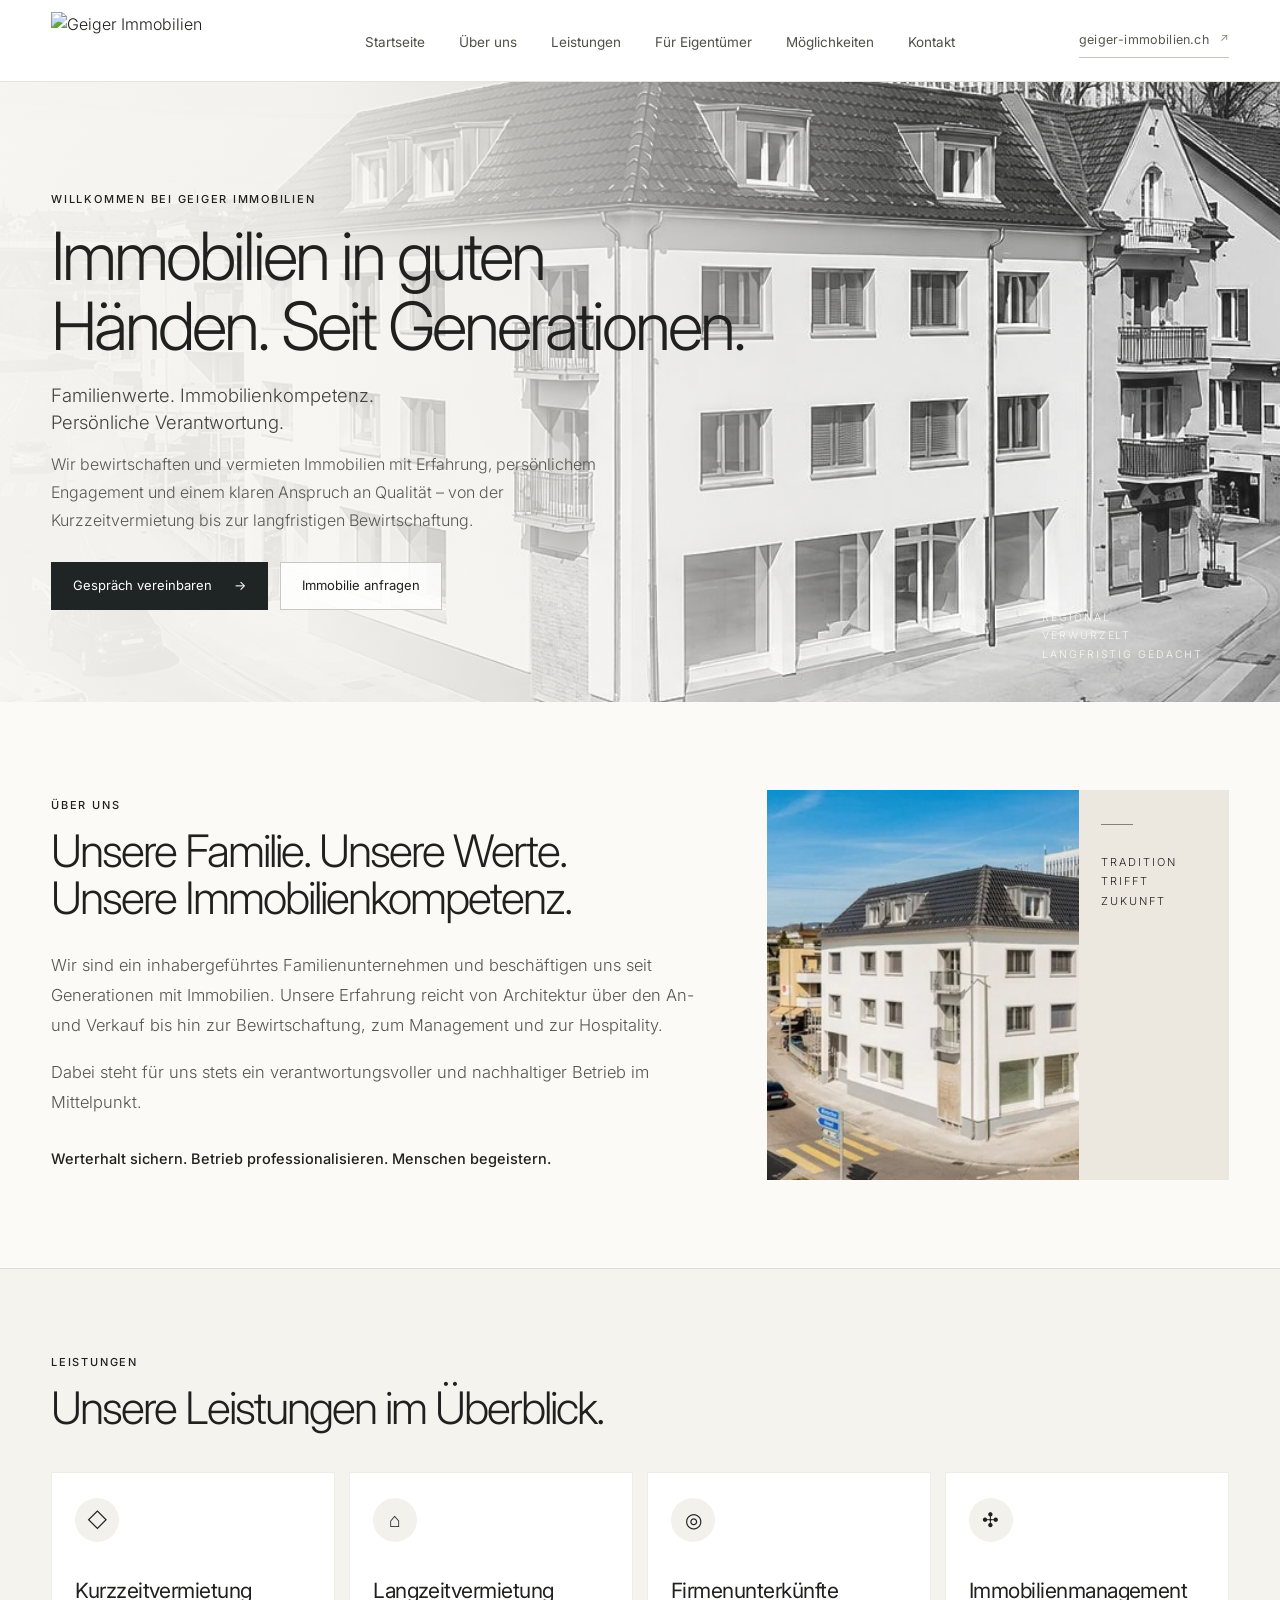
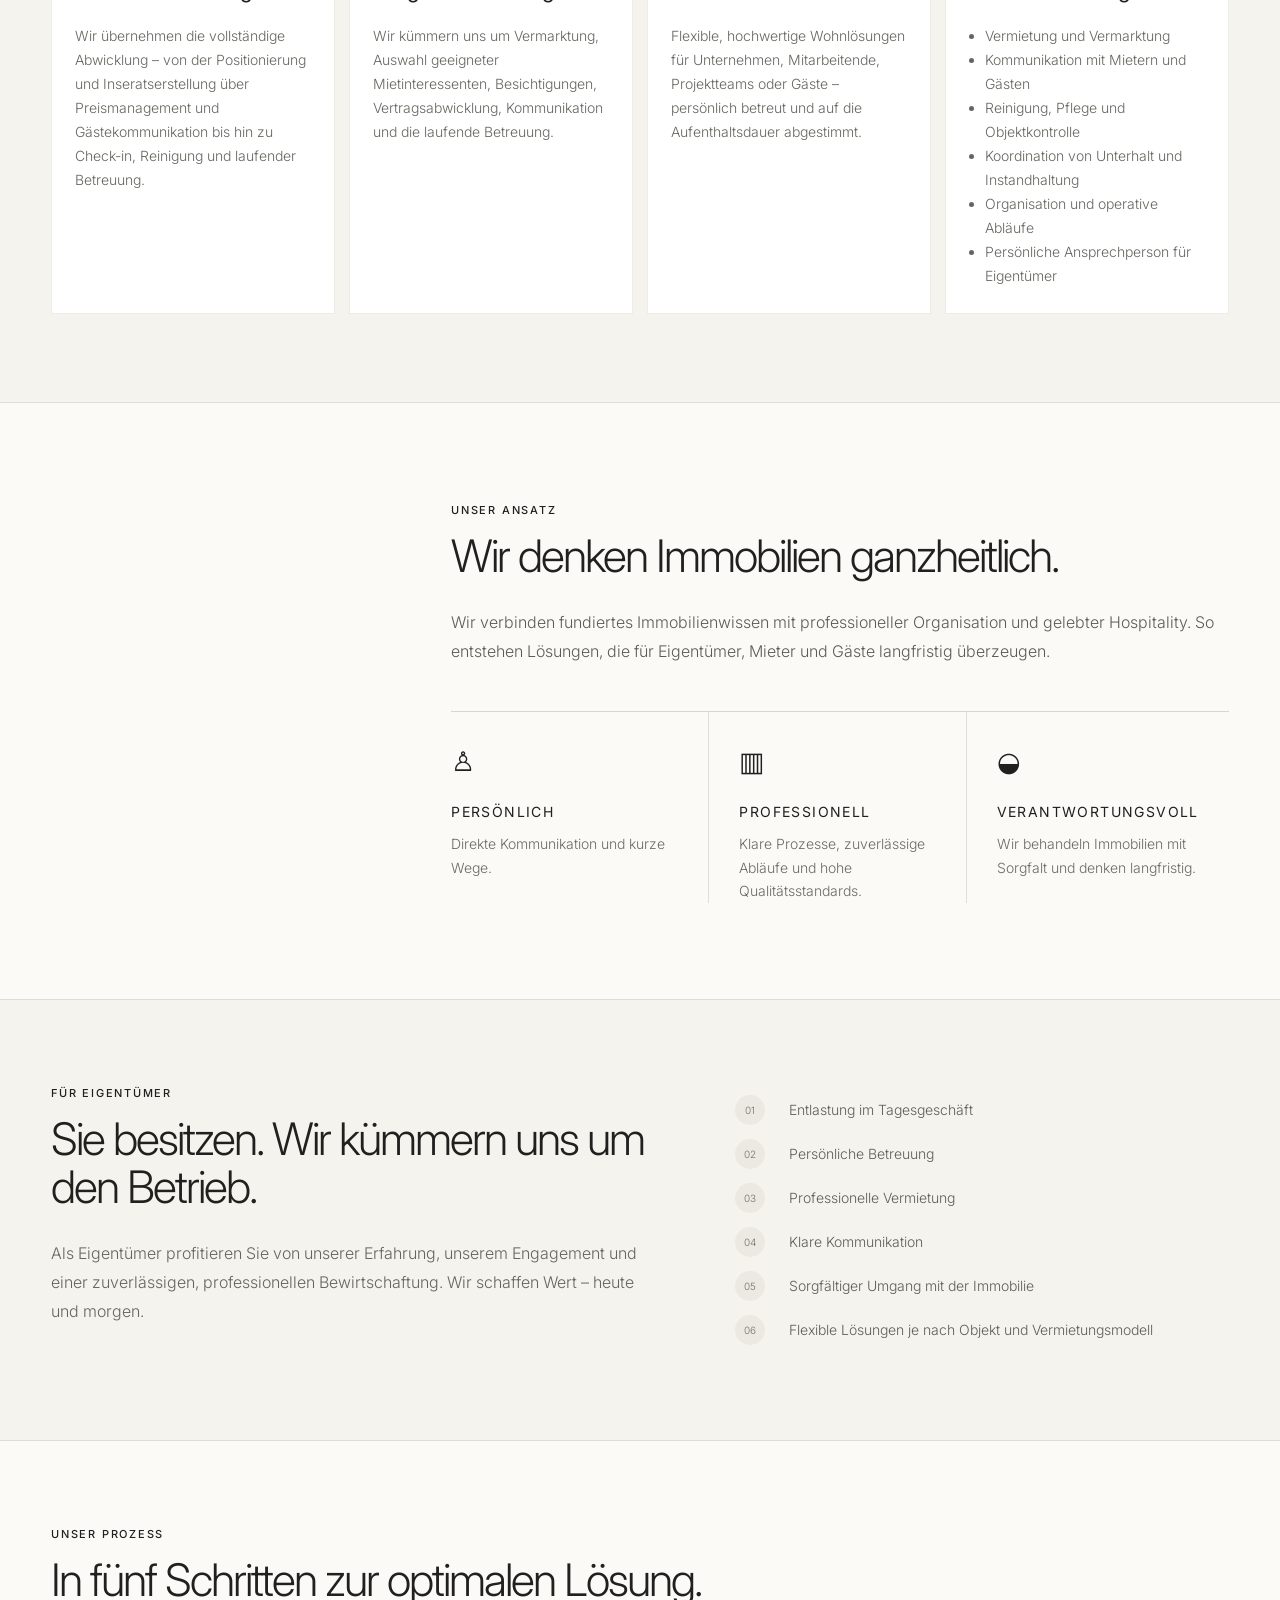
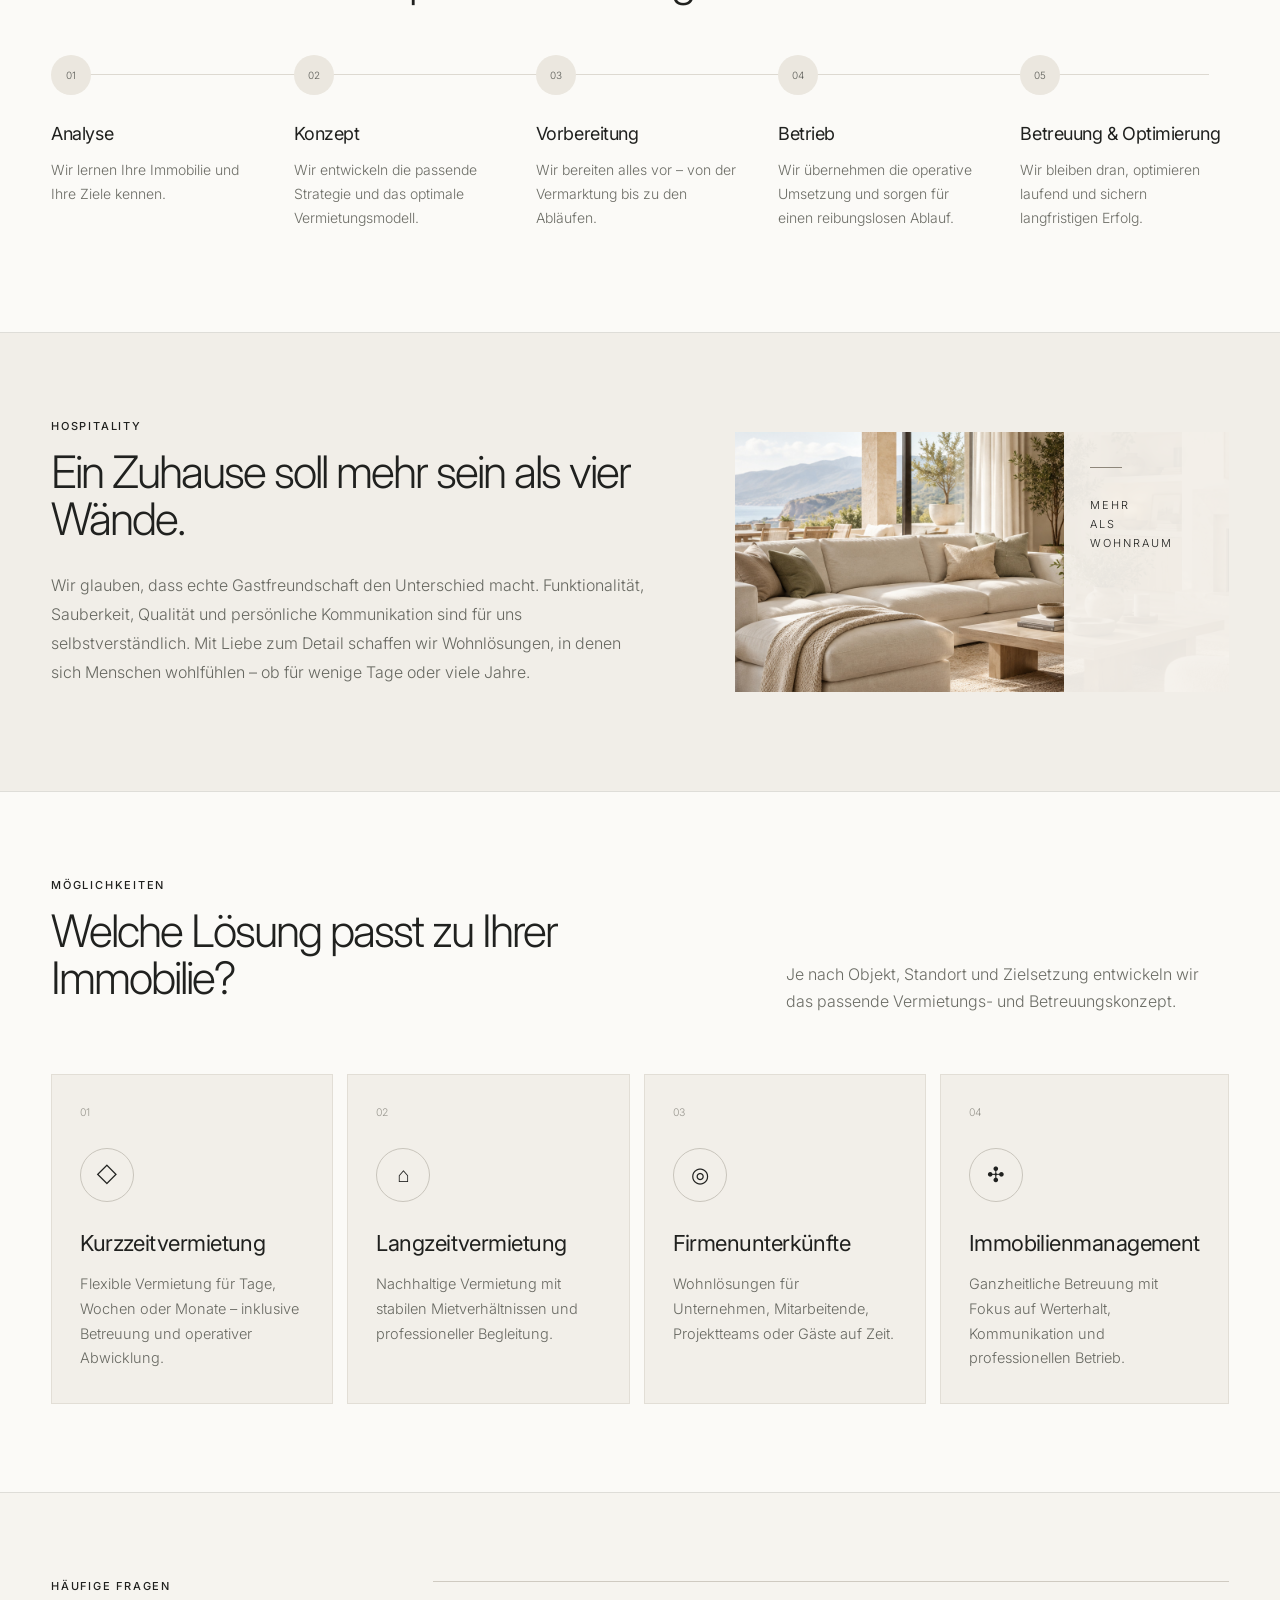
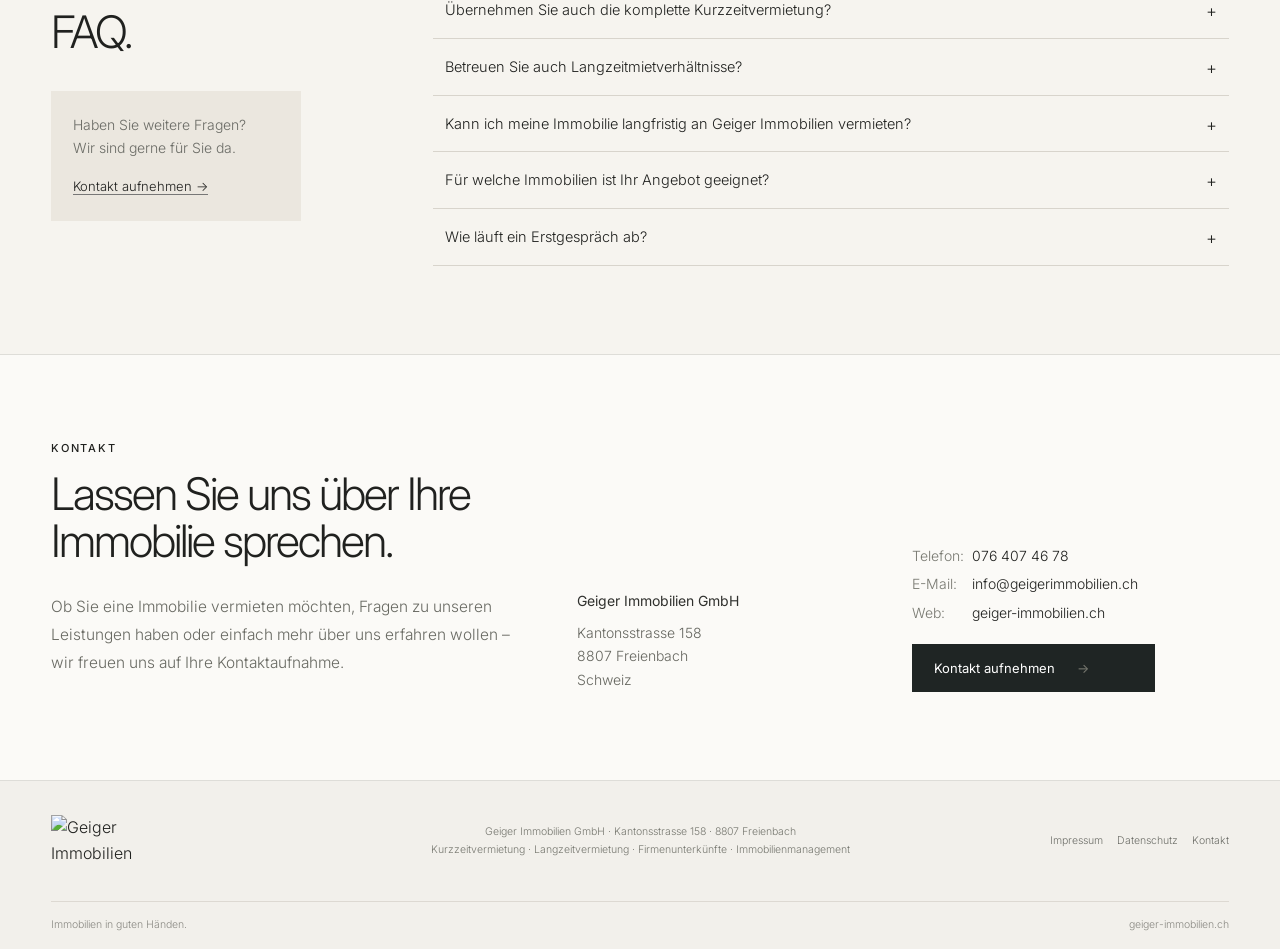
==== commit 4023f9b8: "Fix building image loading on mobile" ====
--- a/index.html
+++ b/index.html
@@ -114,7 +114,7 @@
     <section class="approach section">
       <div class="page approach-grid">
         <div class="approach-image">
-          <img src="https://raw.githubusercontent.com/SMettmann/Geiger-Immobilien/main/assets/geiger-building-hq.webp" alt="Architekturdetail einer Immobilie">
+          <img src="assets/geiger-building-hq.webp" alt="Architekturdetail einer Immobilie">
         </div>
 
         <div class="approach-content">
--- a/styles.css
+++ b/styles.css
@@ -175,6 +175,7 @@
 .about{background:#fbfaf7}
 .about-grid{display:grid;grid-template-columns:1.2fr .85fr;gap:65px;align-items:center}
 .about-copy{max-width:780px}
+.about-title-mobile{display:none}
 .about-copy p:not(.eyebrow){max-width:720px;color:var(--text);font-size:15px;line-height:1.8}
 .highlight{display:block;margin-top:30px;font-size:13px;font-weight:500}
 .about-visual{
@@ -423,6 +424,8 @@
 }
 @media(max-width:560px){
   :root{--gutter:20px}
+  .about-title-desktop{display:none}
+  .about-title-mobile{display:inline}
   h1{font-size:43px}
   h2{font-size:34px}
   .hero,.hero-content{min-height:680px}
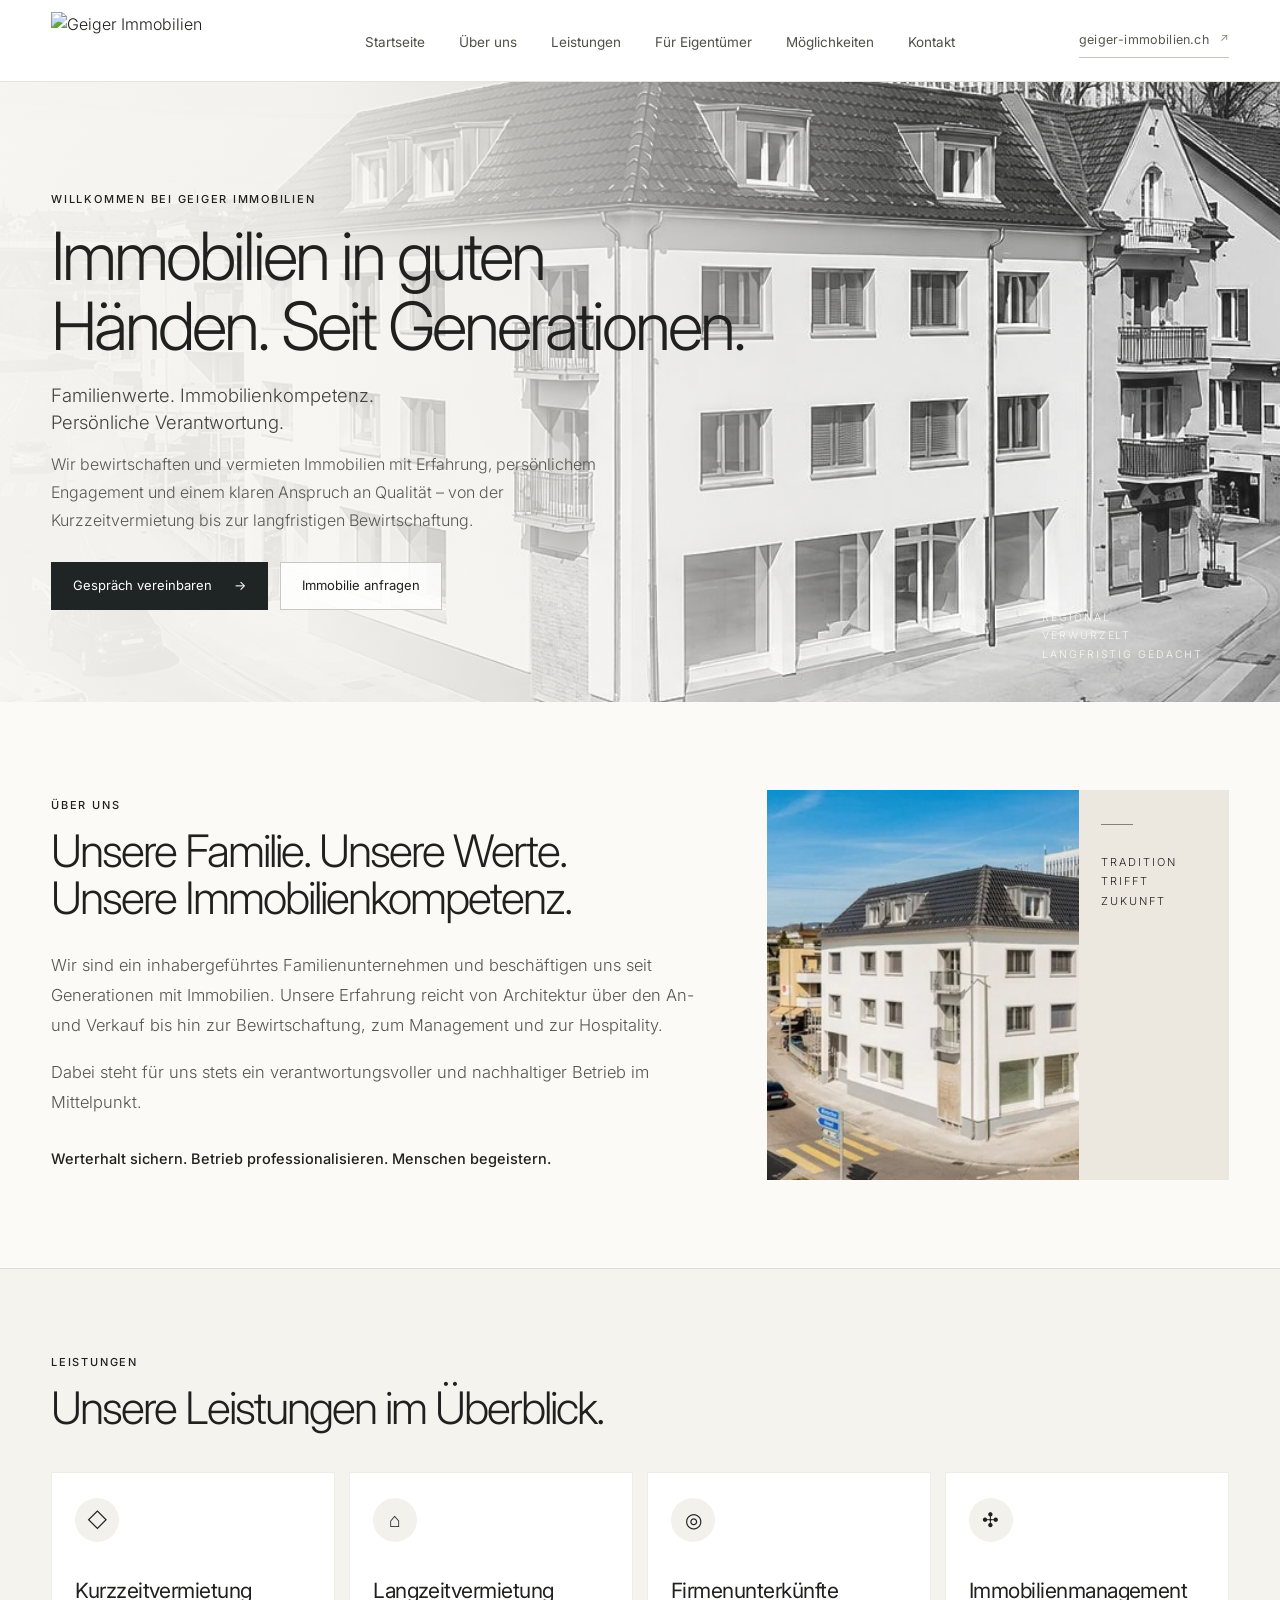
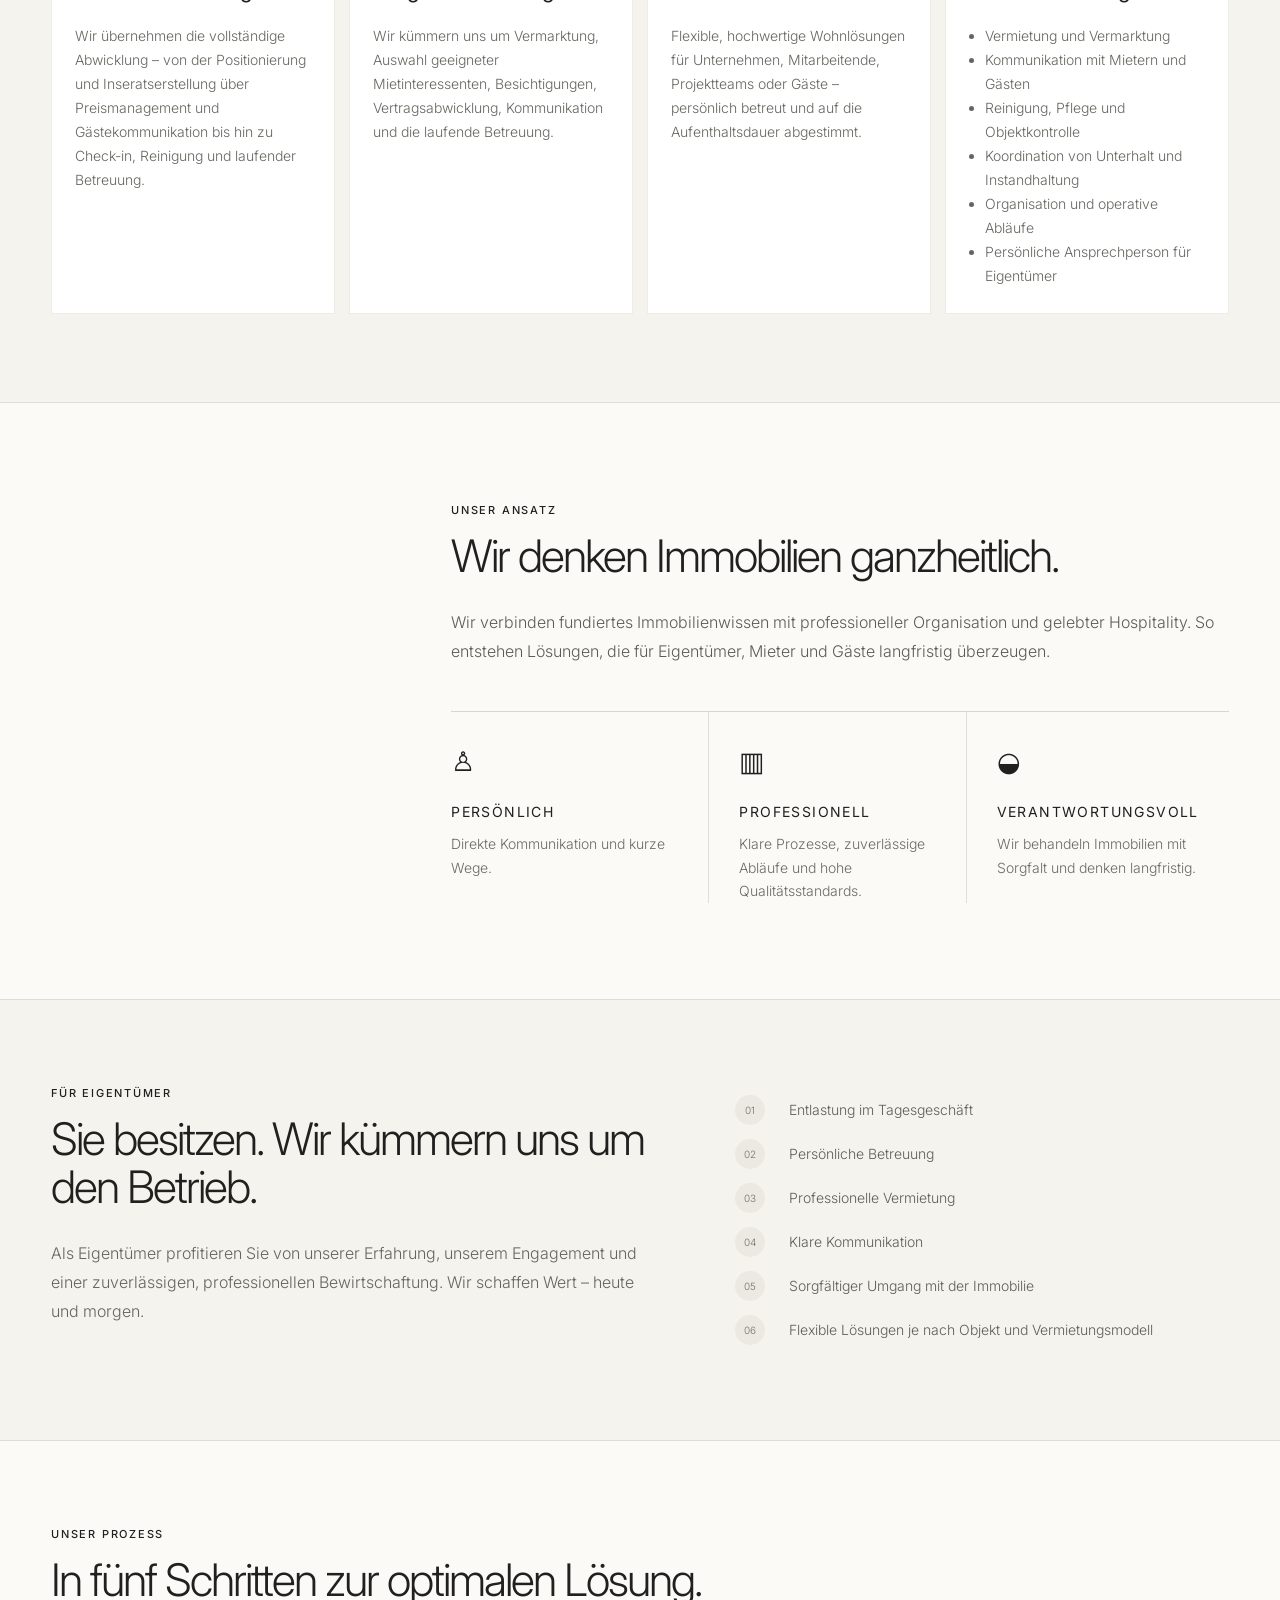
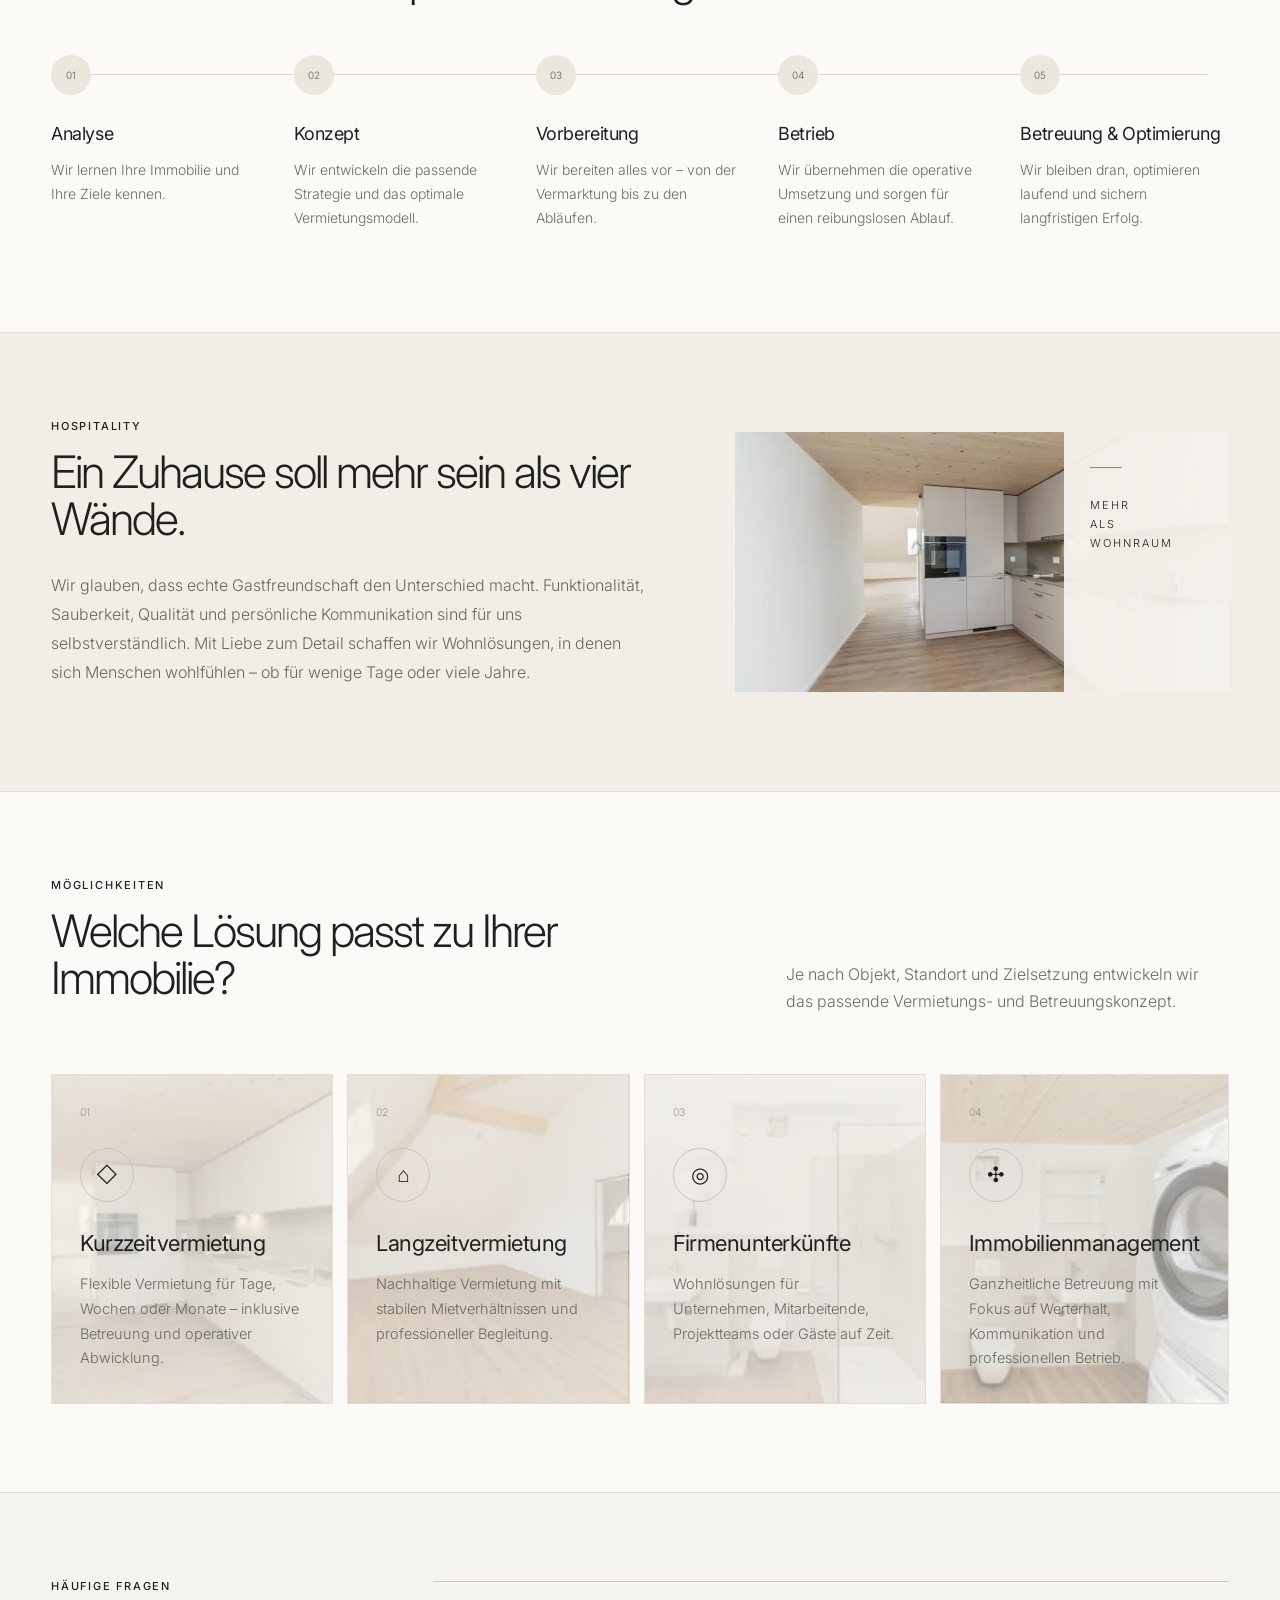
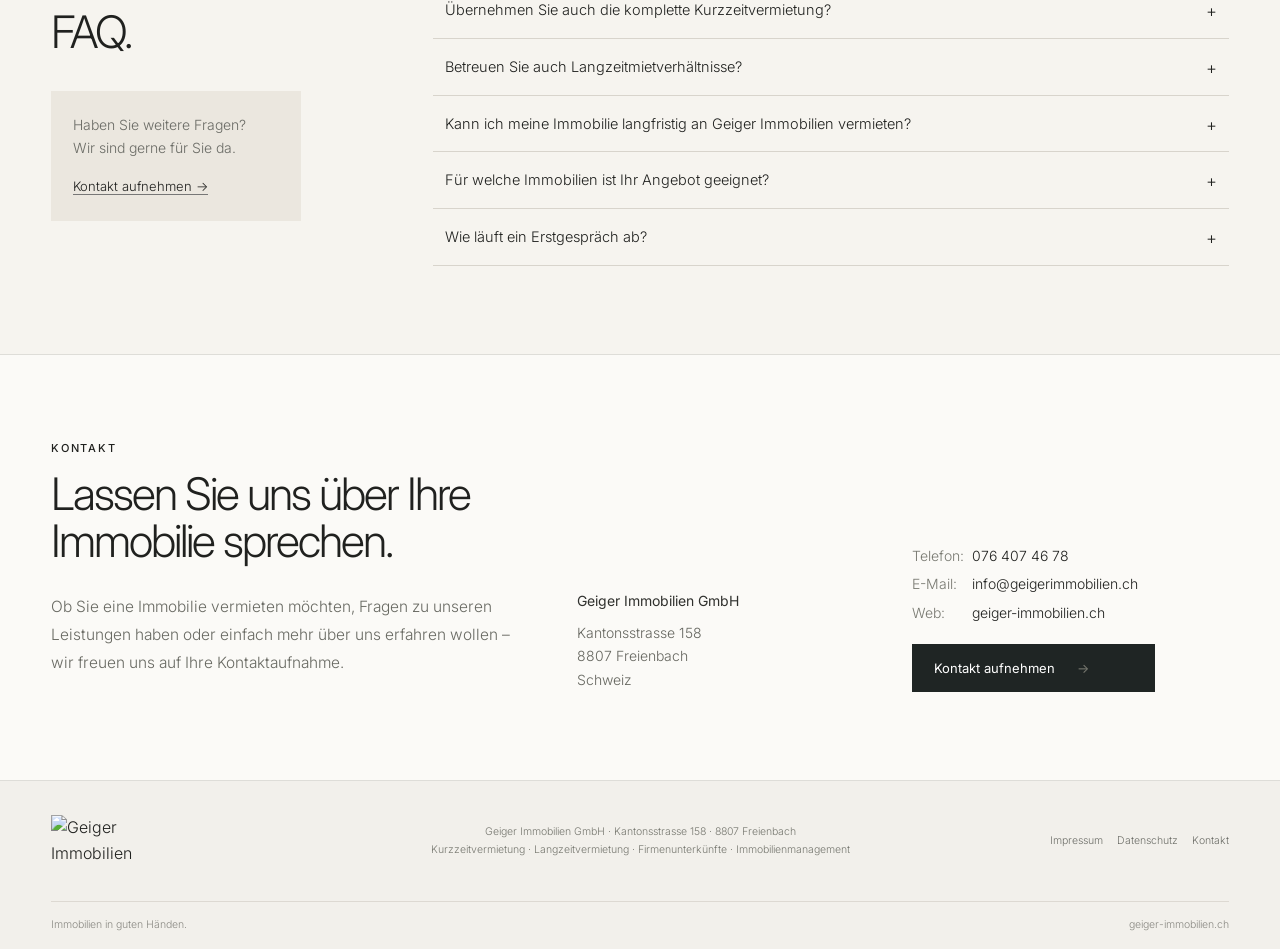
==== commit 9b2f0f3c: "Link Impressum and Datenschutz in footer" ====
--- a/index.html
+++ b/index.html
@@ -322,8 +322,8 @@
       <img src="https://raw.githubusercontent.com/SMettmann/Geiger-Immobilien/main/assets/geiger-logo-header.svg" alt="Geiger Immobilien">
       <p>Geiger Immobilien GmbH · Kantonsstrasse 158 · 8807 Freienbach<br>Kurzzeitvermietung · Langzeitvermietung · Firmenunterkünfte · Immobilienmanagement</p>
       <div class="footer-links">
-        <span>Impressum</span>
-        <span>Datenschutz</span>
+        <a href="impressum.html">Impressum</a>
+        <a href="datenschutz.html">Datenschutz</a>
         <a href="#kontakt">Kontakt</a>
       </div>
     </div>
--- a/styles.css
+++ b/styles.css
@@ -247,9 +247,9 @@
 .hospitality-grid>div:first-child>p:not(.eyebrow){max-width:820px;color:#676861;font-size:14px;line-height:1.8}
 .hospitality-panel{
   min-height:260px;
-  background-image:url("assets/geiger-hospitality-sofa.jpg");
+  background-image:url("[data-uri]");
   background-size:cover;
-  background-position:center;
+  background-position:68% center;
   display:flex;justify-content:flex-end;
 }
 .hospitality-detail{width:165px;padding:35px 26px;background:rgba(246,243,237,.94)}
@@ -268,9 +268,23 @@
   align-items:stretch;
 }
 .possibility-card{
+  --card-overlay:rgba(246,243,237,.72);
+  --card-image:none;
   padding:30px 28px 32px;
-  background:#f2efe9;
   border:1px solid #e2ded6;
+  background-color:#f2efe9;
+  background-image:linear-gradient(var(--card-overlay),var(--card-overlay)),var(--card-image);
+  background-size:cover;
+  background-position:center;
+  background-repeat:no-repeat;
+  transition:background-size .3s ease;
+}
+.possibility-card:nth-child(1){--card-image:url("[data-uri]");background-position:68% center}
+.possibility-card:nth-child(2){--card-image:url("[data-uri]");background-position:center}
+.possibility-card:nth-child(3){--card-image:url("[data-uri]");background-position:58% center}
+.possibility-card:nth-child(4){--card-overlay:rgba(246,243,237,.56);--card-image:url("[data-uri]");background-position:88% center}
+@media(hover:hover){
+  .possibility-card:hover{--card-overlay:rgba(246,243,237,.64);background-size:104%}
 }
 .possibility-card>span{
   display:block;
@@ -424,6 +438,8 @@
 }
 @media(max-width:560px){
   :root{--gutter:20px}
+  .possibility-card{--card-overlay:rgba(246,243,237,.80)}
+  .possibility-card:nth-child(4){background-position:88% center}
   .about-title-desktop{display:none}
   .about-title-mobile{display:inline}
   h1{font-size:43px}
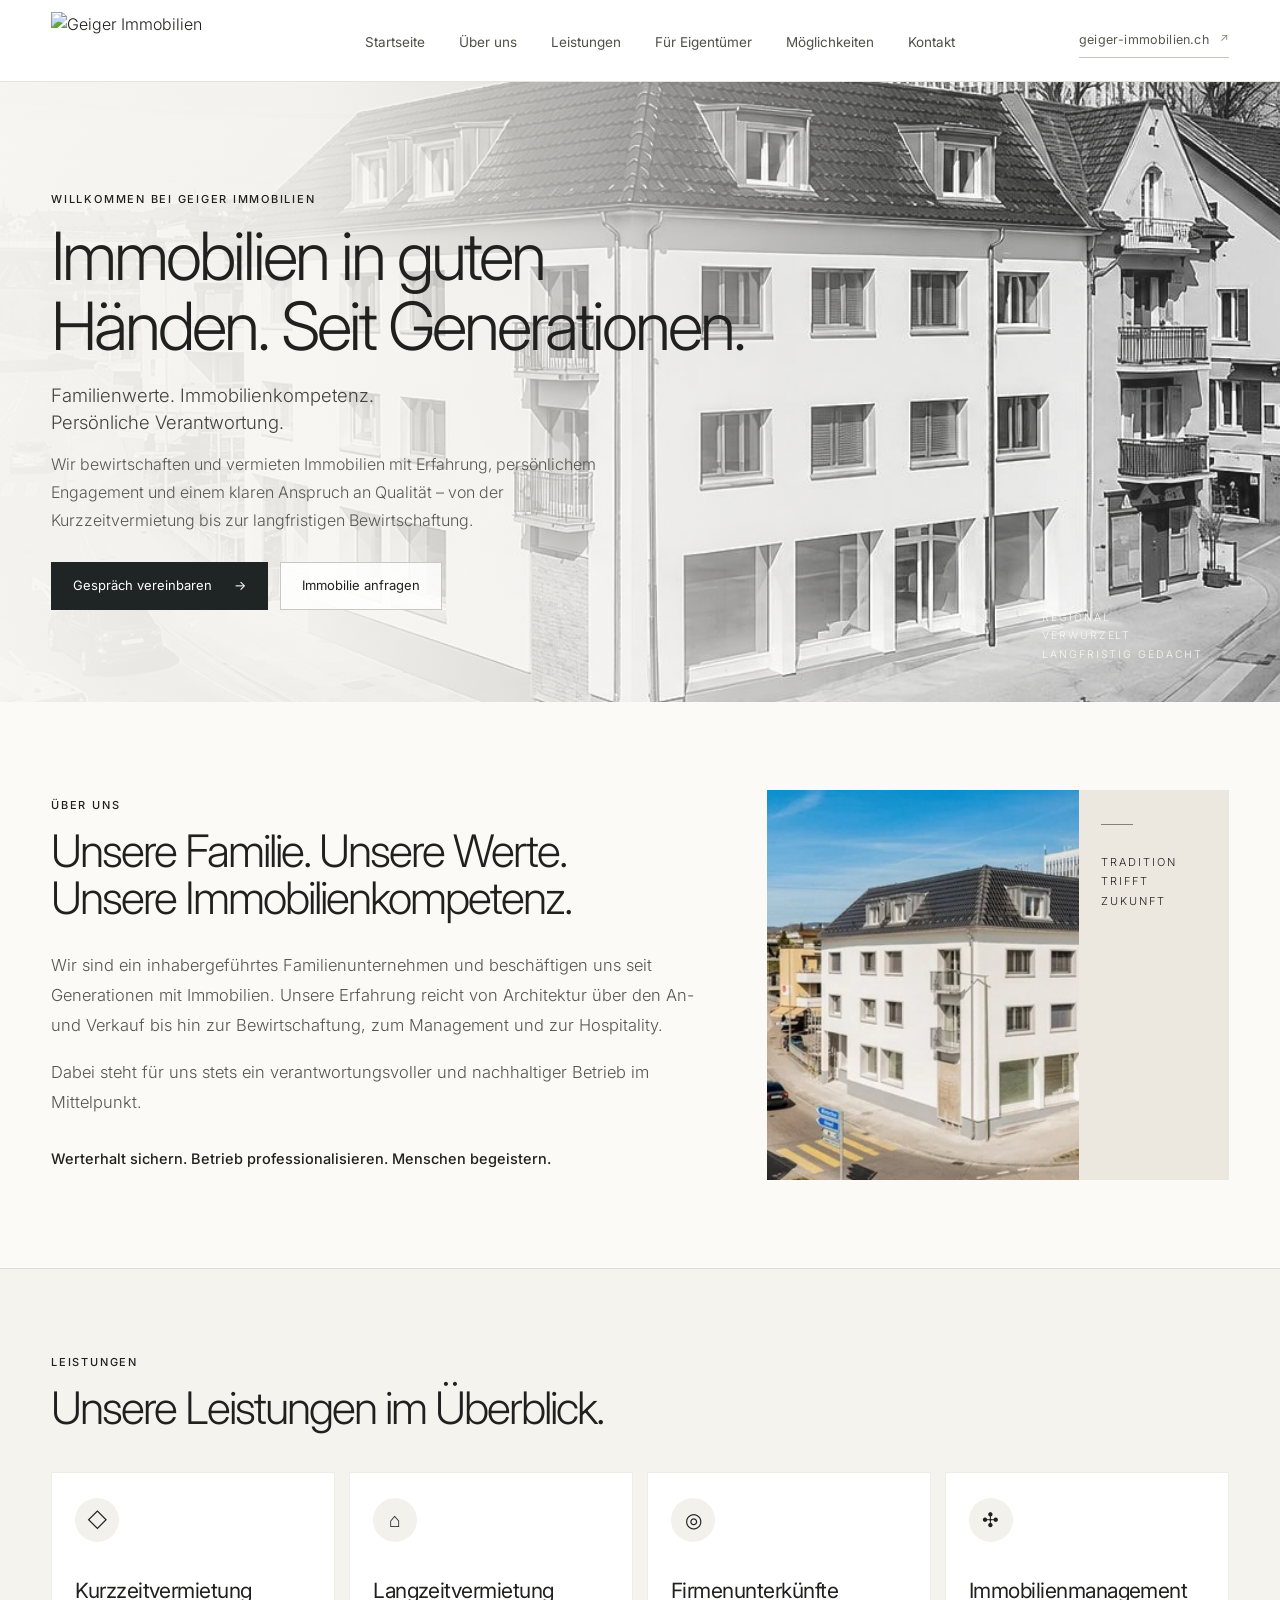
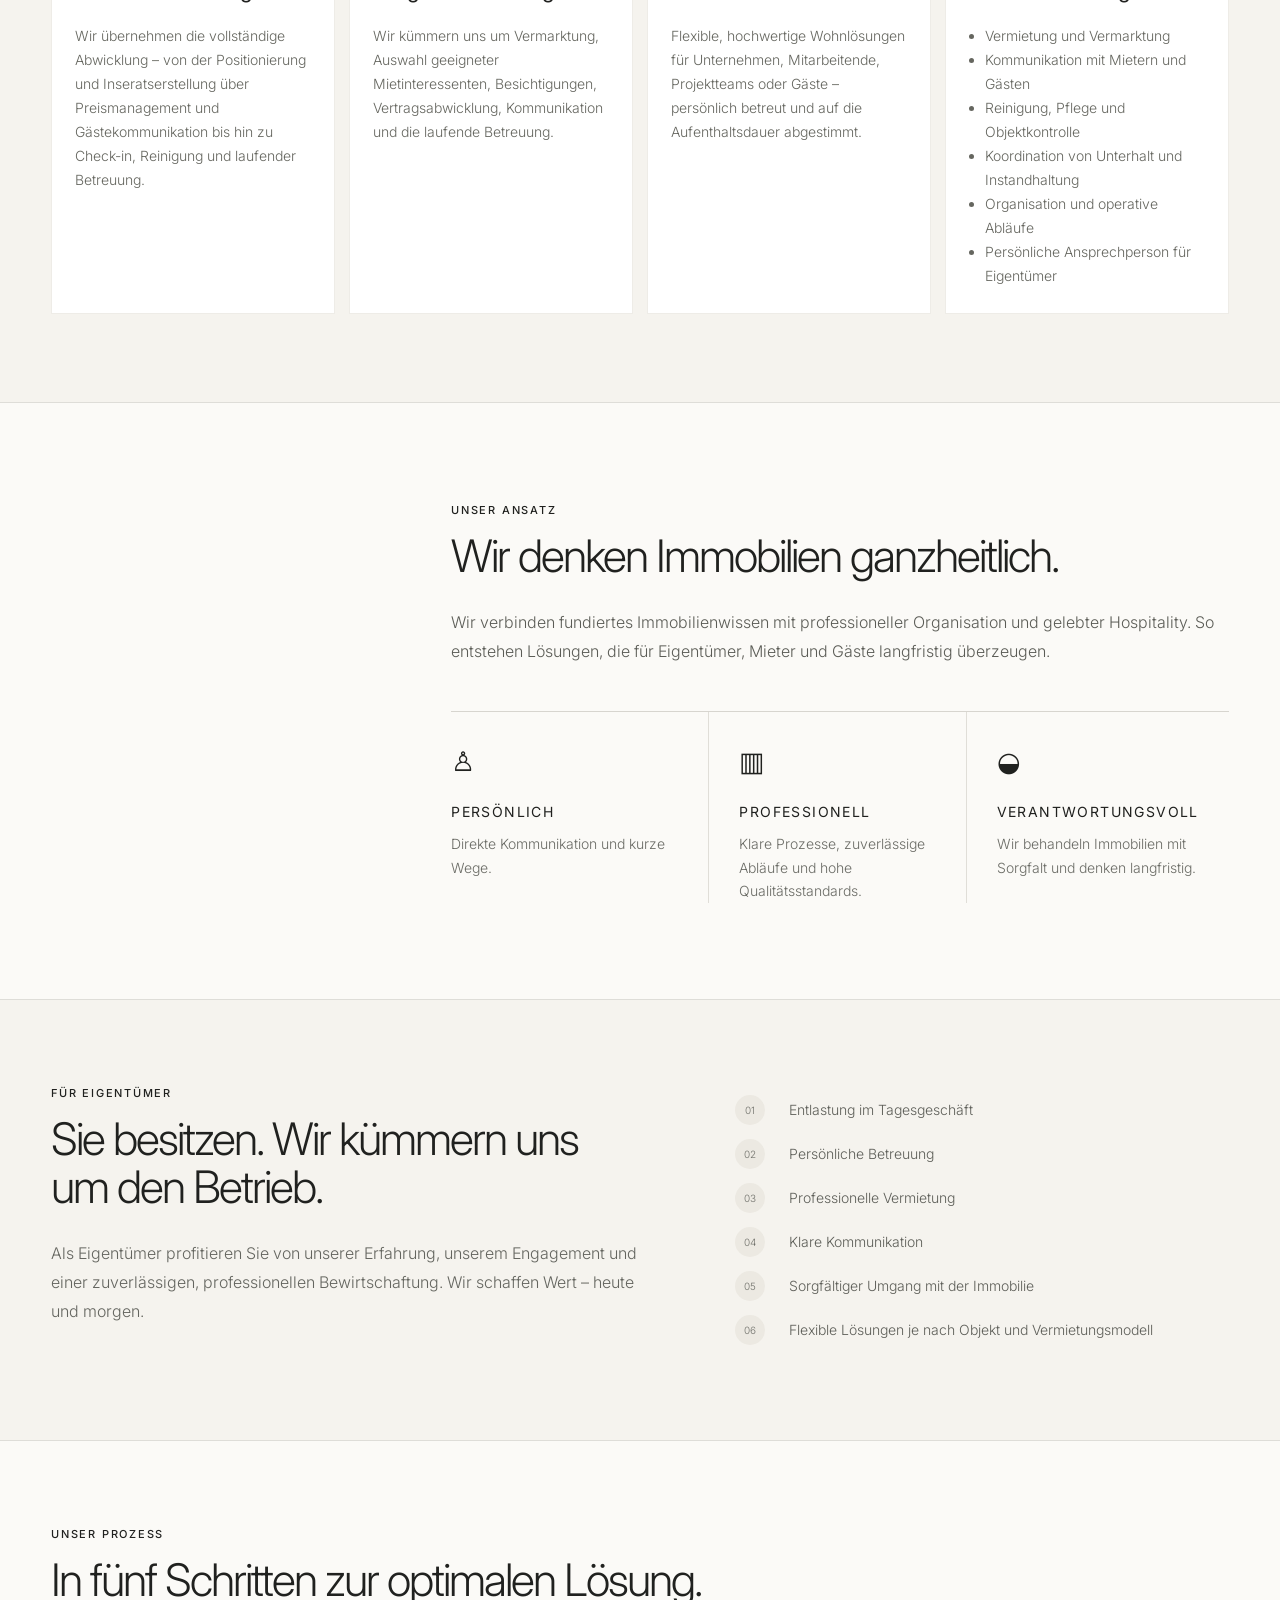
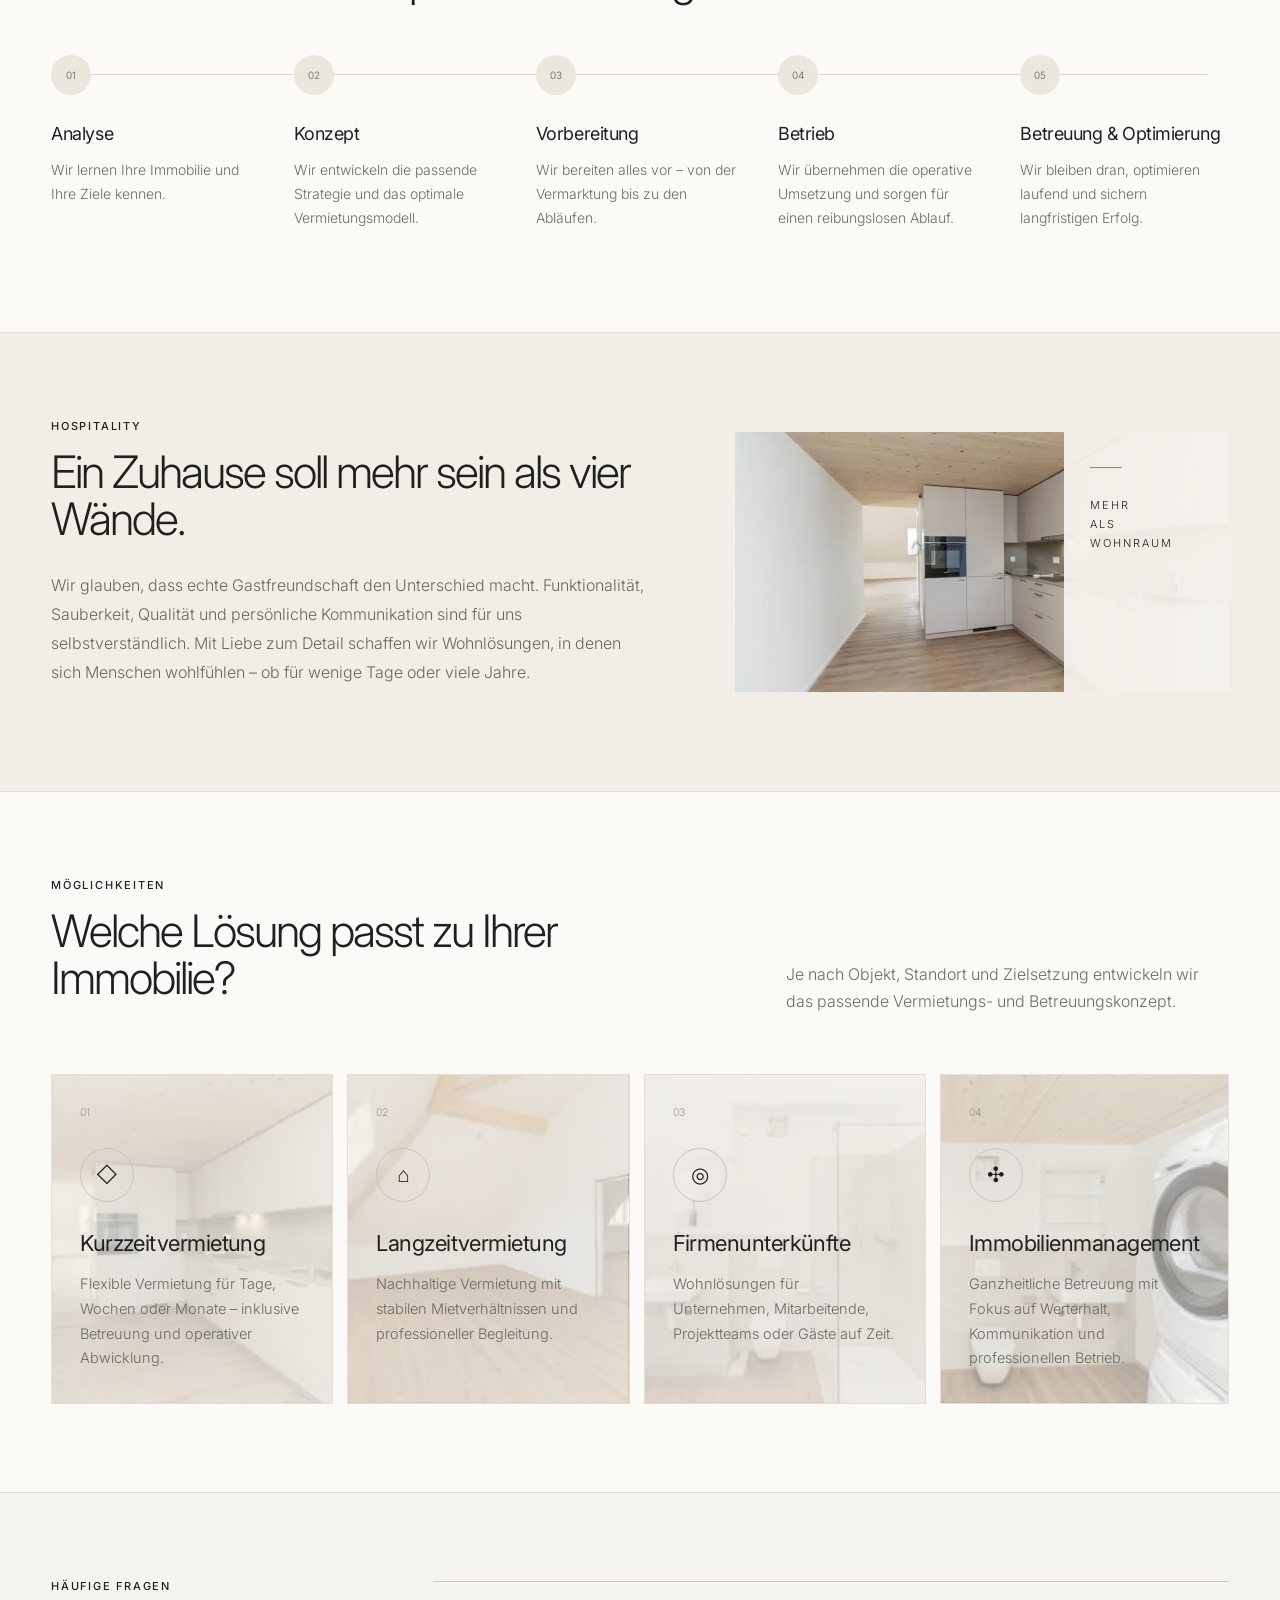
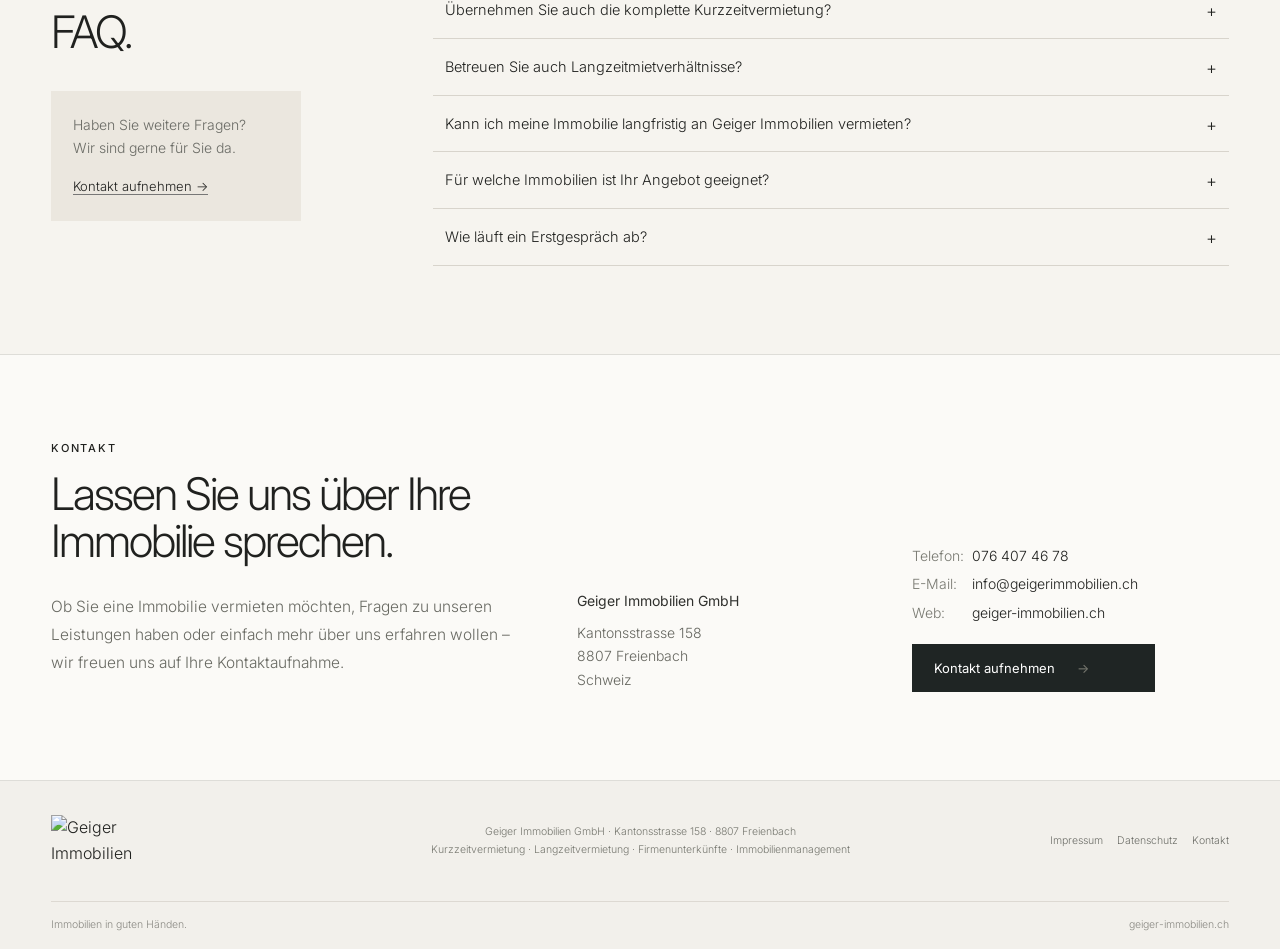
==== commit 327e98c8: "Add mobile line break in owners heading" ====
--- a/index.html
+++ b/index.html
@@ -147,7 +147,7 @@
       <div class="page owners-grid">
         <div>
           <p class="eyebrow">Für Eigentümer</p>
-          <h2>Sie besitzen. Wir kümmern uns um den Betrieb.</h2>
+          <h2>Sie besitzen. Wir kümmern uns<span class="mobile-break"><br></span> um den Betrieb.</h2>
           <p>Als Eigentümer profitieren Sie von unserer Erfahrung, unserem Engagement und einer zuverlässigen, professionellen Bewirtschaftung. Wir schaffen Wert – heute und morgen.</p>
         </div>
 
--- a/styles.css
+++ b/styles.css
@@ -437,6 +437,10 @@
   .footer-main p{text-align:left}
 }
 @media(max-width:560px){
+  .approach-image{display:none !important}
+  .approach-grid{gap:0 !important}
+  .approach.section{padding-top:32px !important}
+
   :root{--gutter:20px}
   .possibility-card{--card-overlay:rgba(246,243,237,.80)}
   .possibility-card:nth-child(4){background-position:88% center}
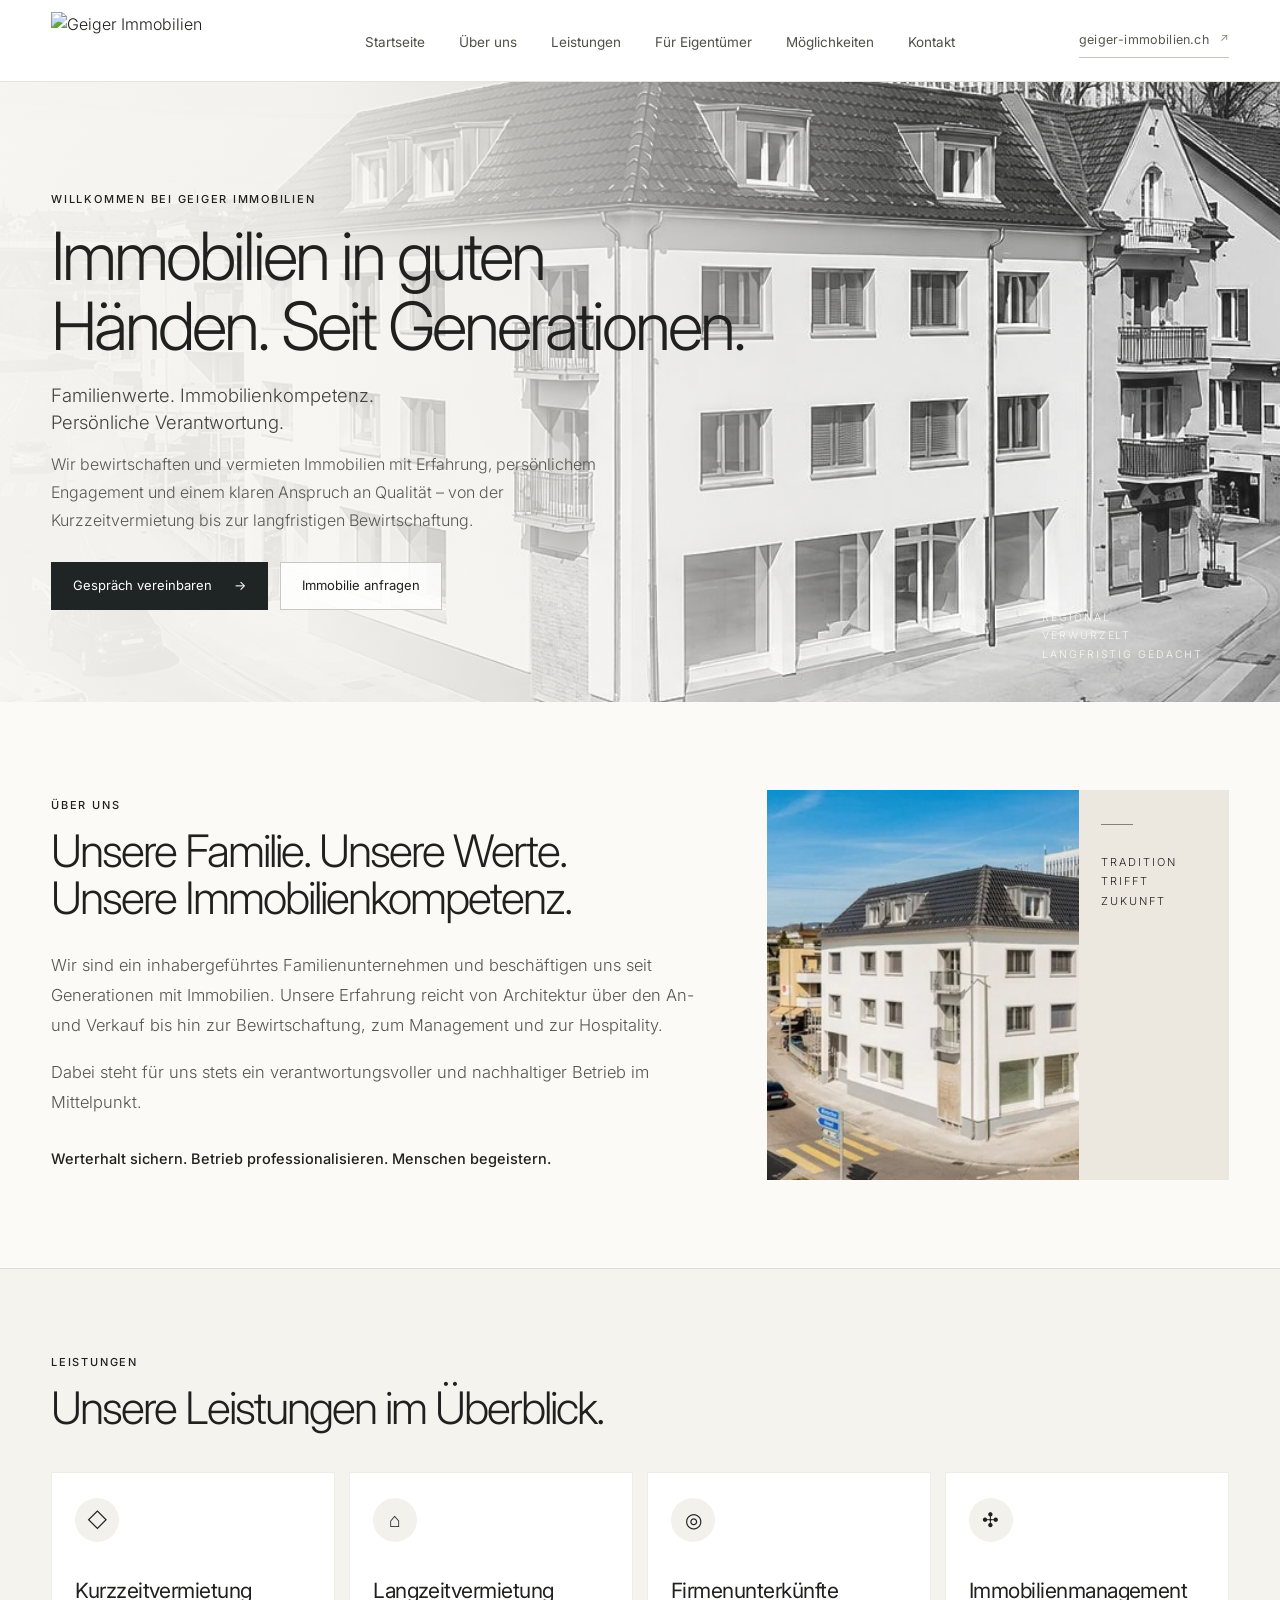
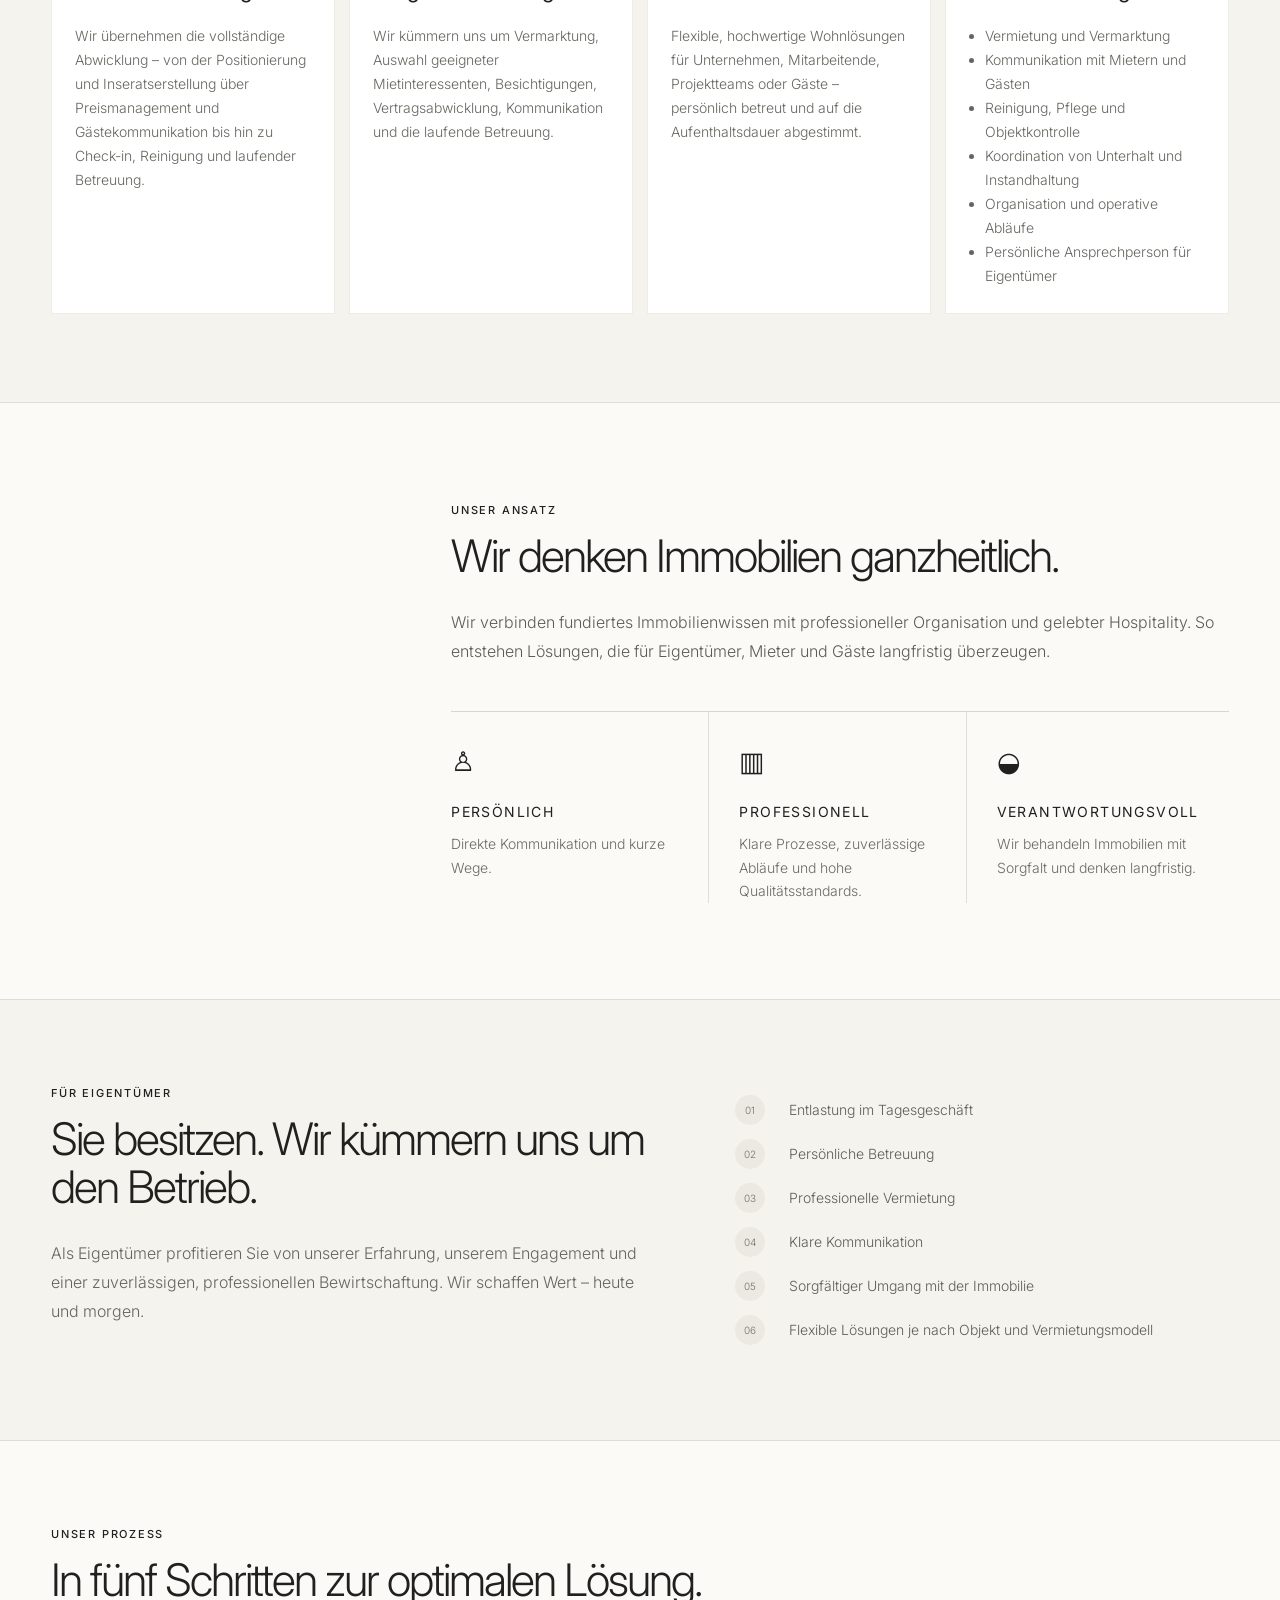
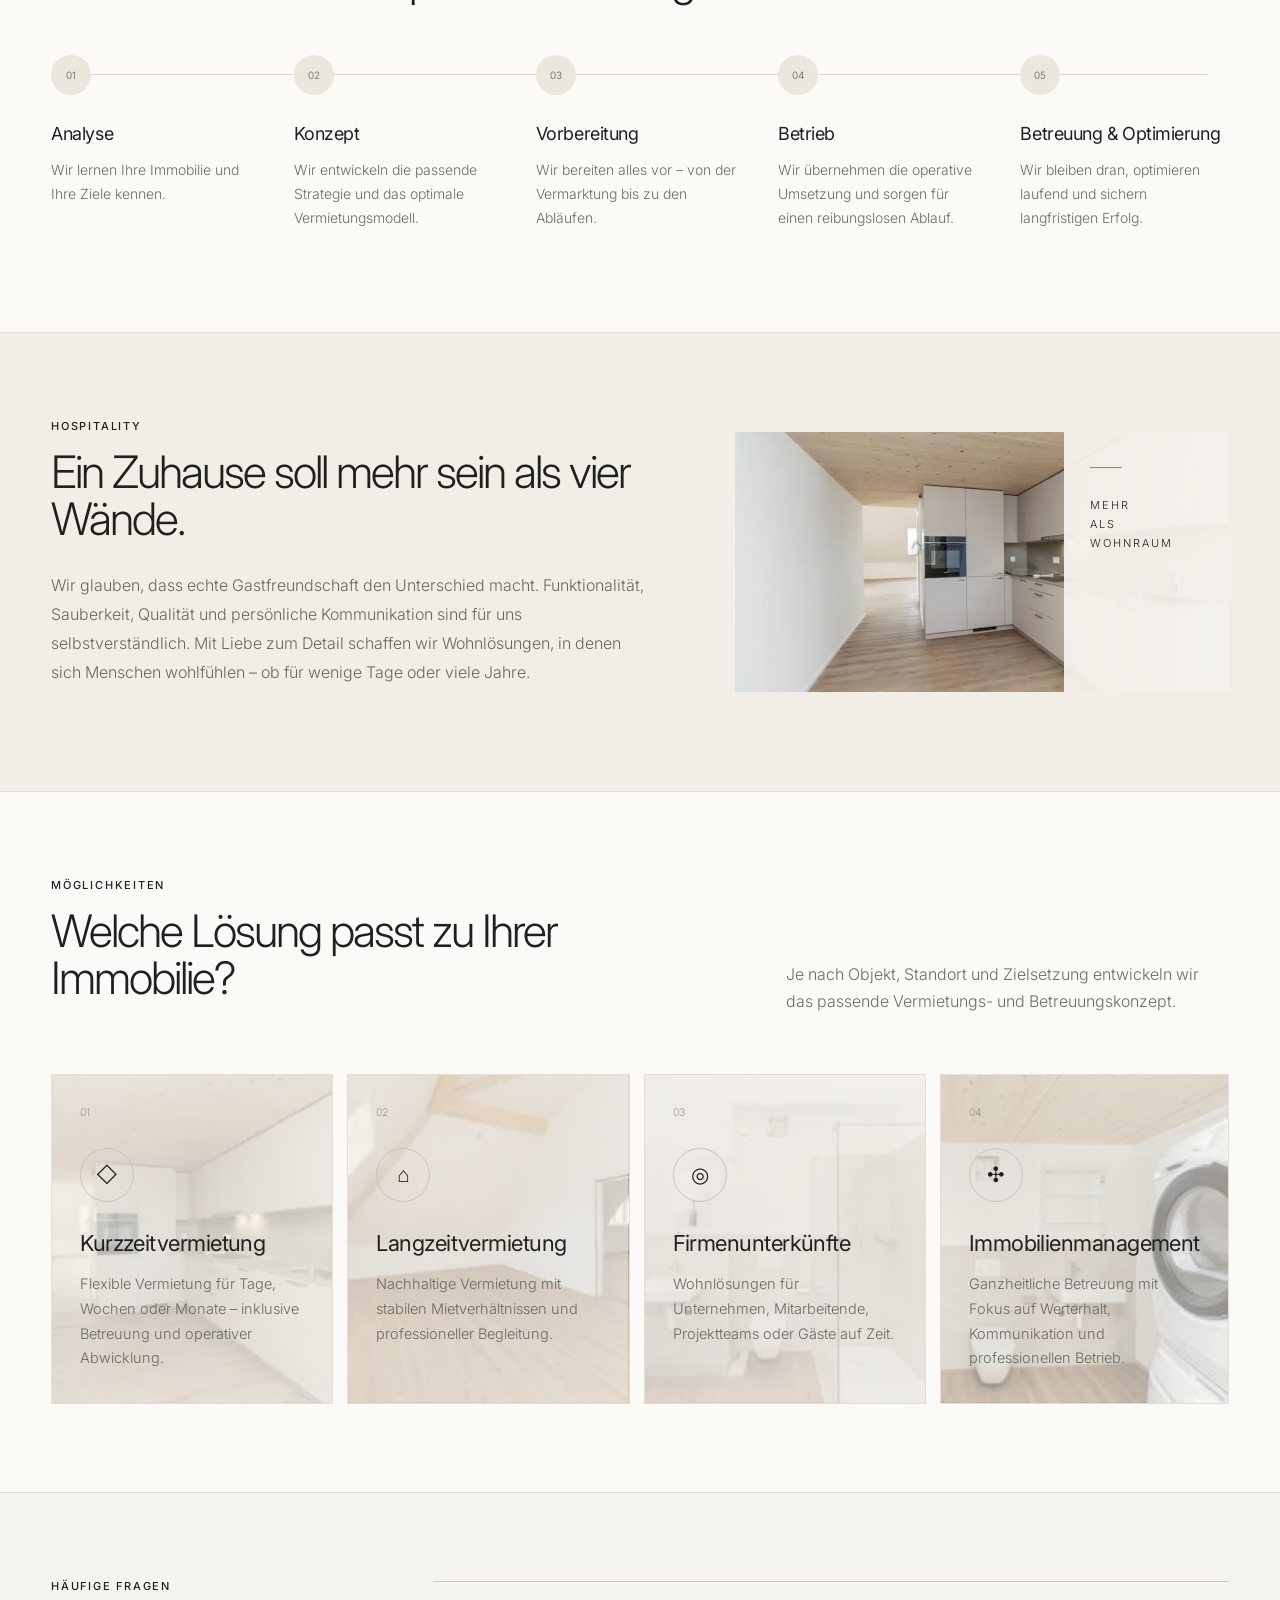
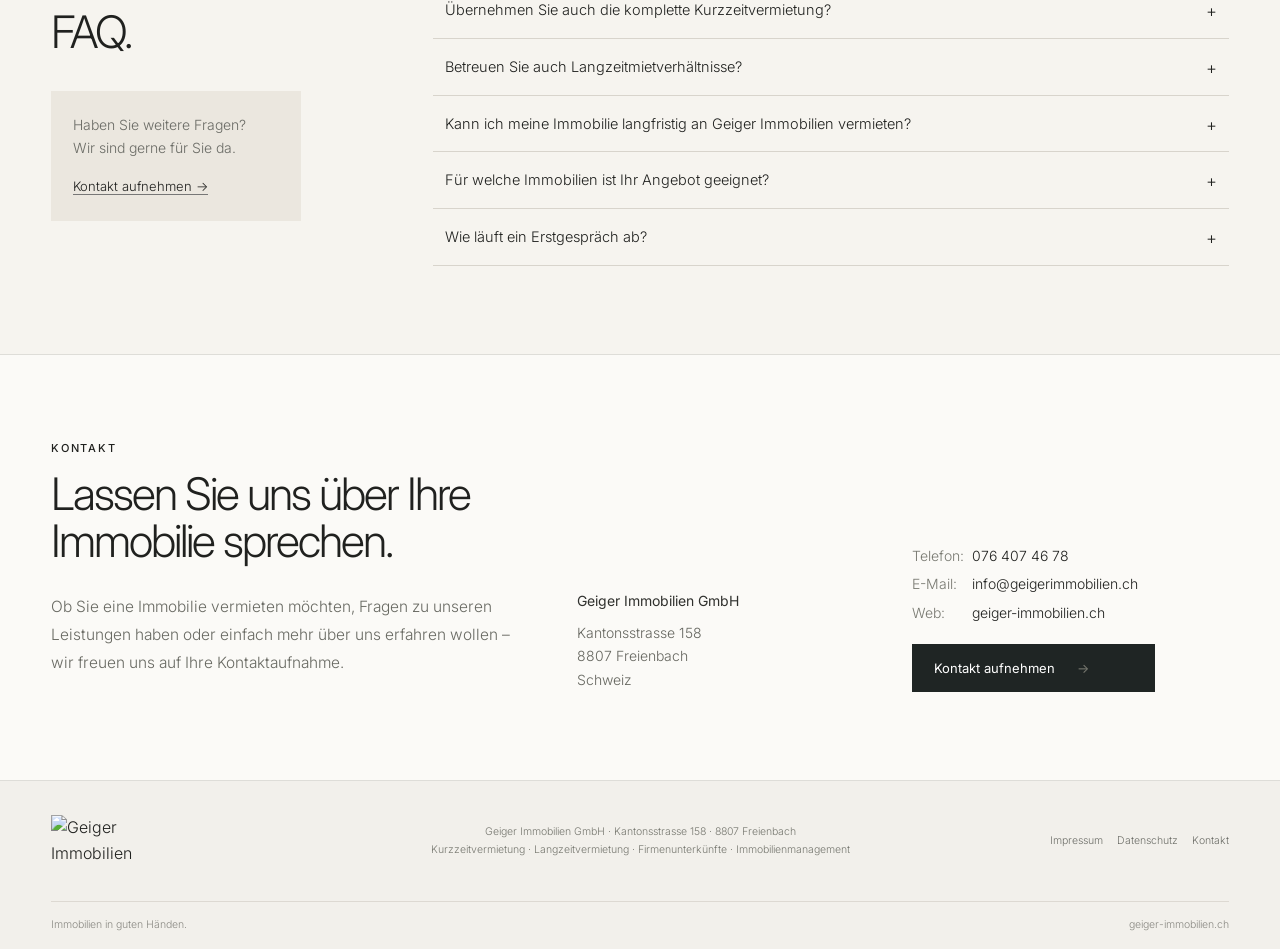
==== commit ccf8085a: "Add mobile line break after Unsere Familie" ====
--- a/index.html
+++ b/index.html
@@ -55,7 +55,7 @@
       <div class="page about-grid">
         <div class="about-copy">
           <p class="eyebrow">Über uns</p>
-          <h2>Unsere Familie. Unsere Werte.<br><span class="about-title-desktop">Unsere Immobilienkompetenz.</span><span class="about-title-mobile">Unsere Kompetenz.</span></h2>
+          <h2>Unsere Familie.<span class="mobile-break"><br></span> Unsere Werte.<br><span class="about-title-desktop">Unsere Immobilienkompetenz.</span><span class="about-title-mobile">Unsere Kompetenz.</span></h2>
           <p>Wir sind ein inhabergeführtes Familienunternehmen und beschäftigen uns seit Generationen mit Immobilien. Unsere Erfahrung reicht von Architektur über den An- und Verkauf bis hin zur Bewirtschaftung, zum Management und zur Hospitality.</p>
           <p>Dabei steht für uns stets ein verantwortungsvoller und nachhaltiger Betrieb im Mittelpunkt.</p>
           <strong class="highlight">Werterhalt sichern. Betrieb professionalisieren. Menschen begeistern.</strong>
--- a/styles.css
+++ b/styles.css
@@ -12,6 +12,7 @@
 }
 *{box-sizing:border-box}
 html{scroll-behavior:smooth}
+.mobile-break{display:none}
 body{
   margin:0;
   background:var(--paper);
@@ -437,6 +438,7 @@
   .footer-main p{text-align:left}
 }
 @media(max-width:560px){
+  .mobile-break{display:inline}
   .approach-image{display:none !important}
   .approach-grid{gap:0 !important}
   .approach.section{padding-top:32px !important}
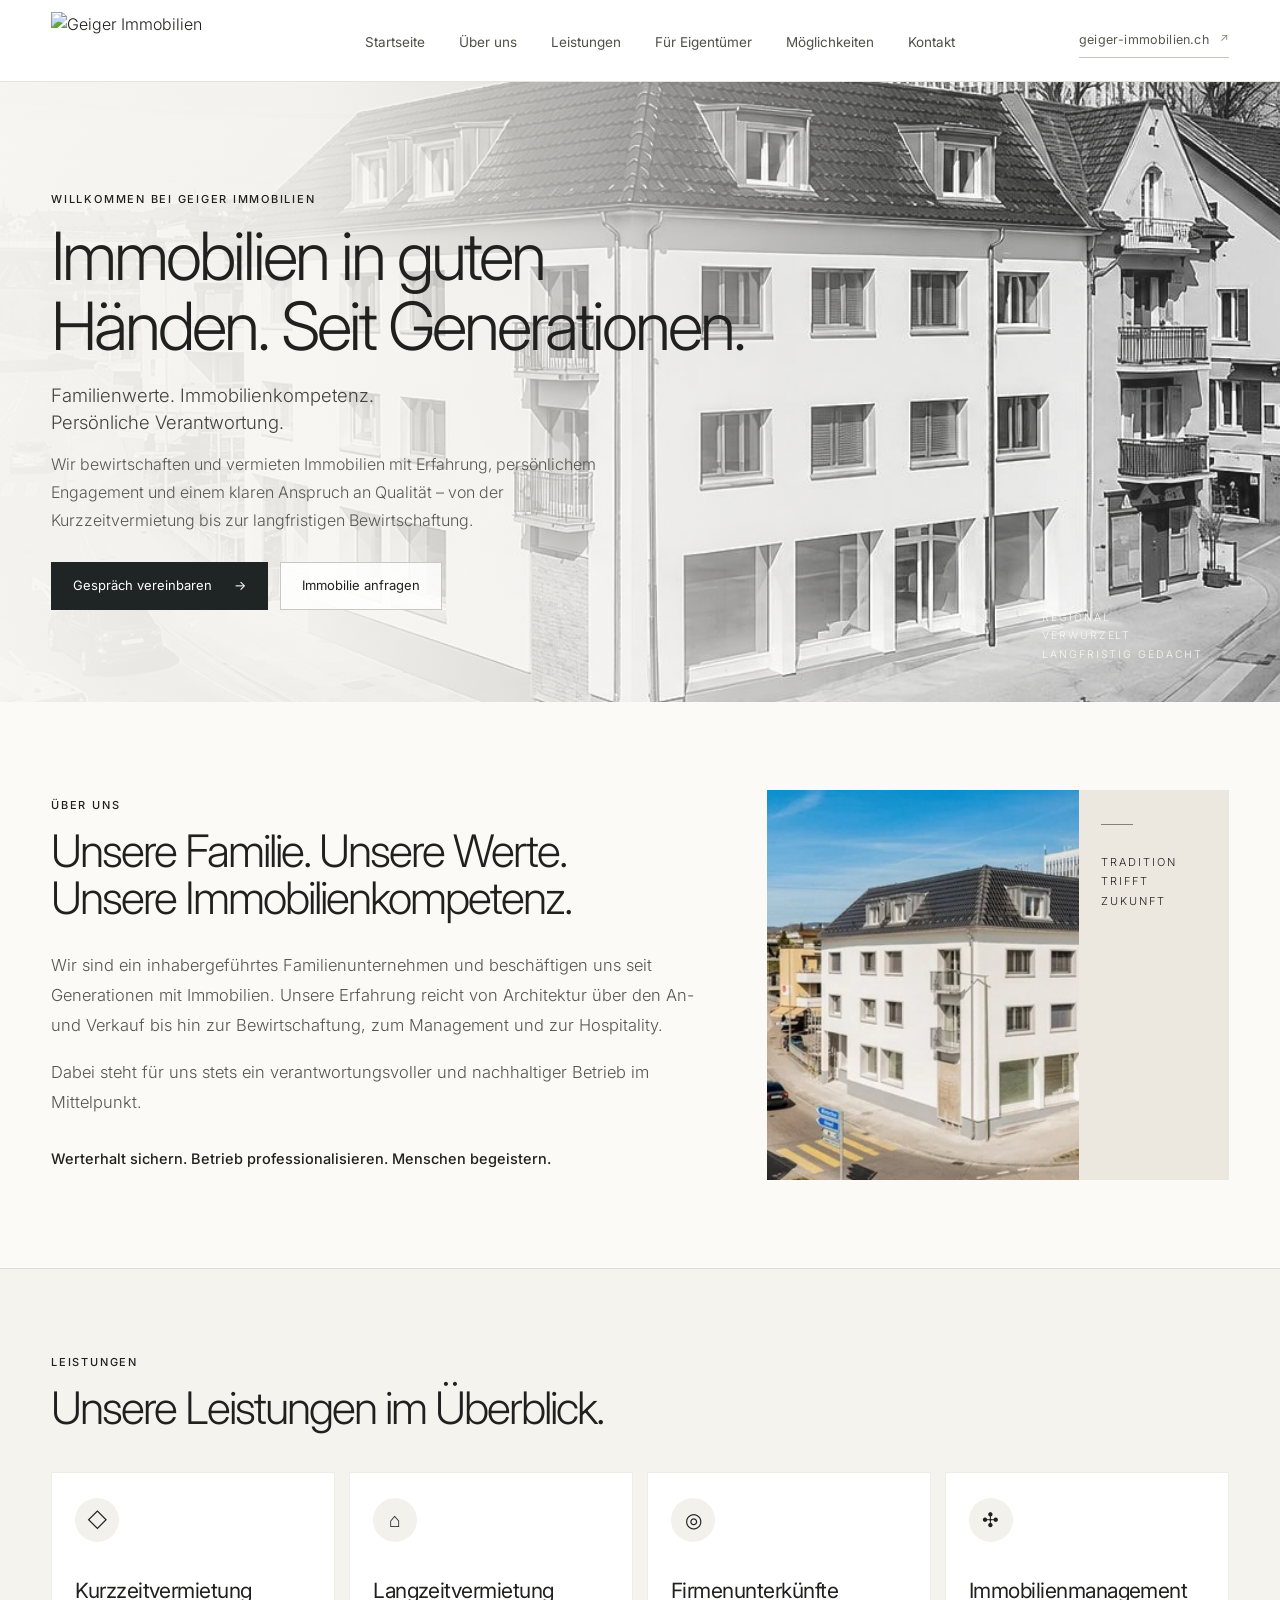
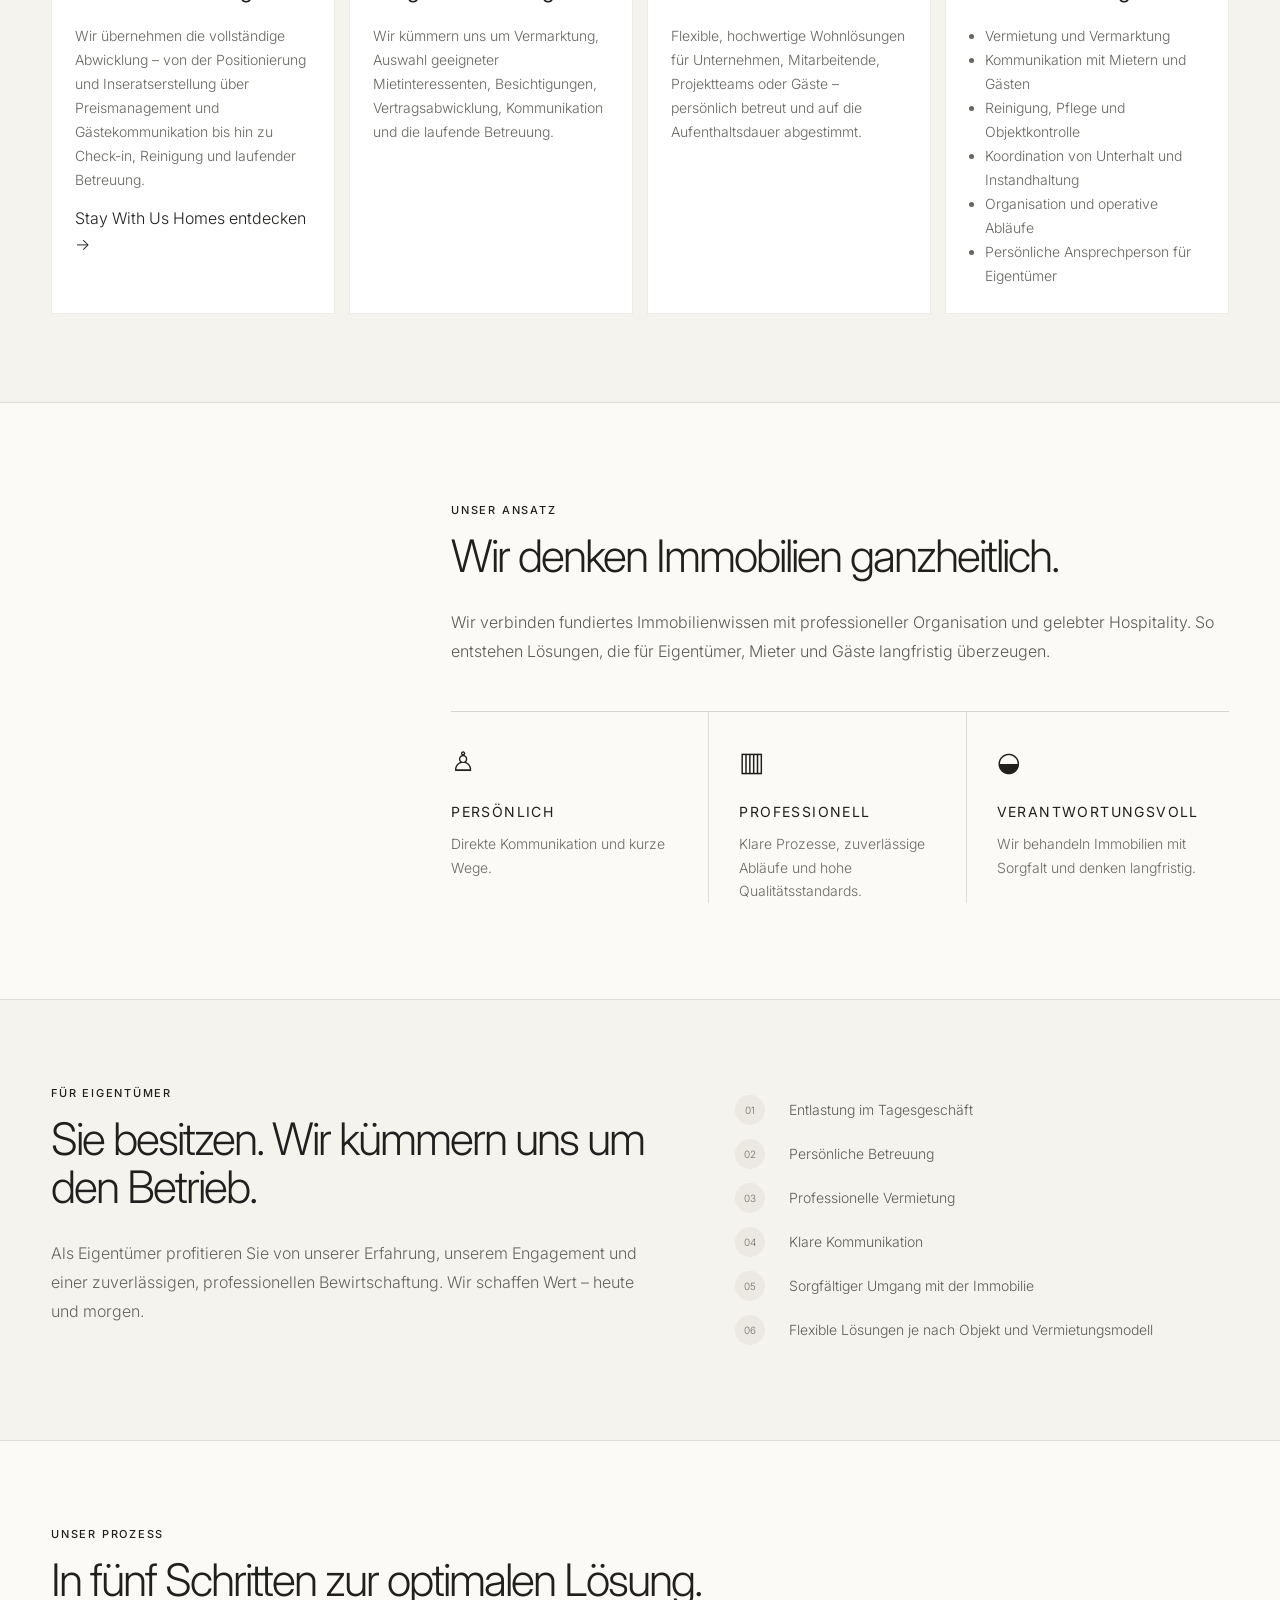
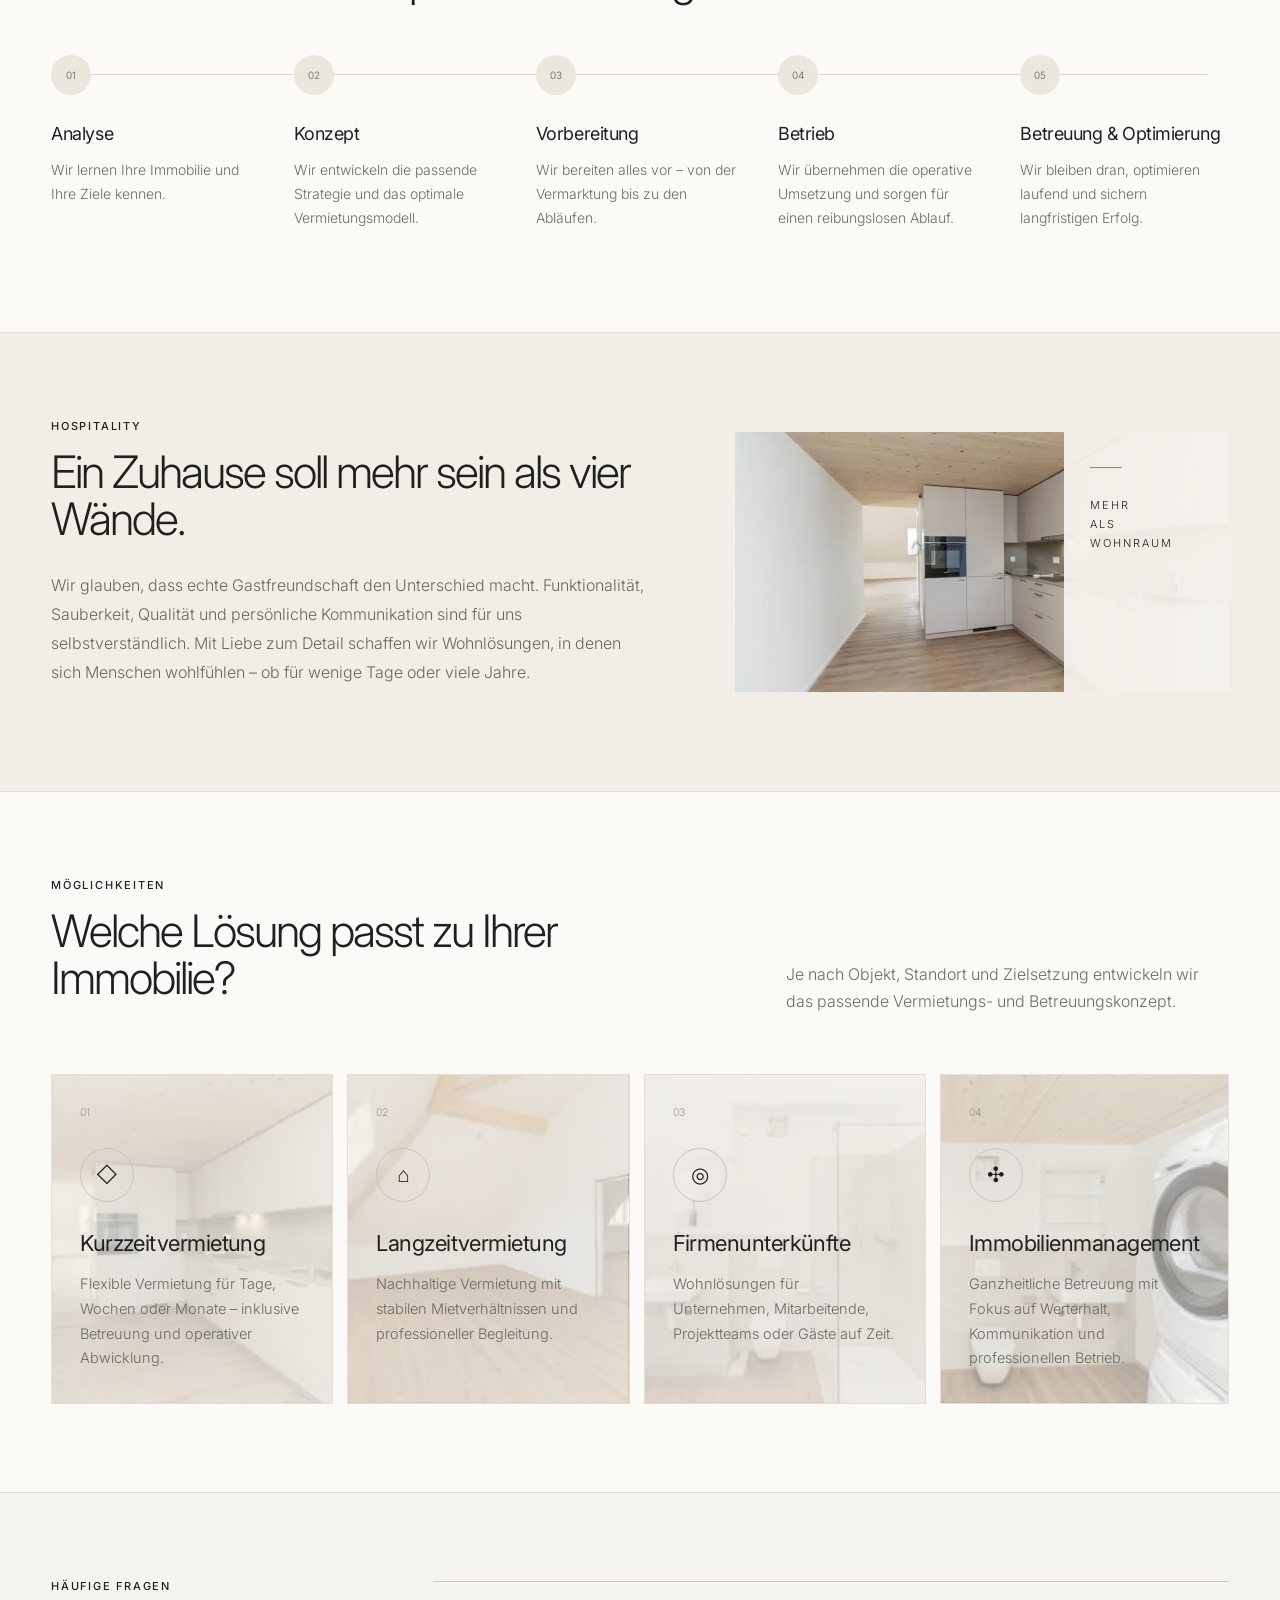
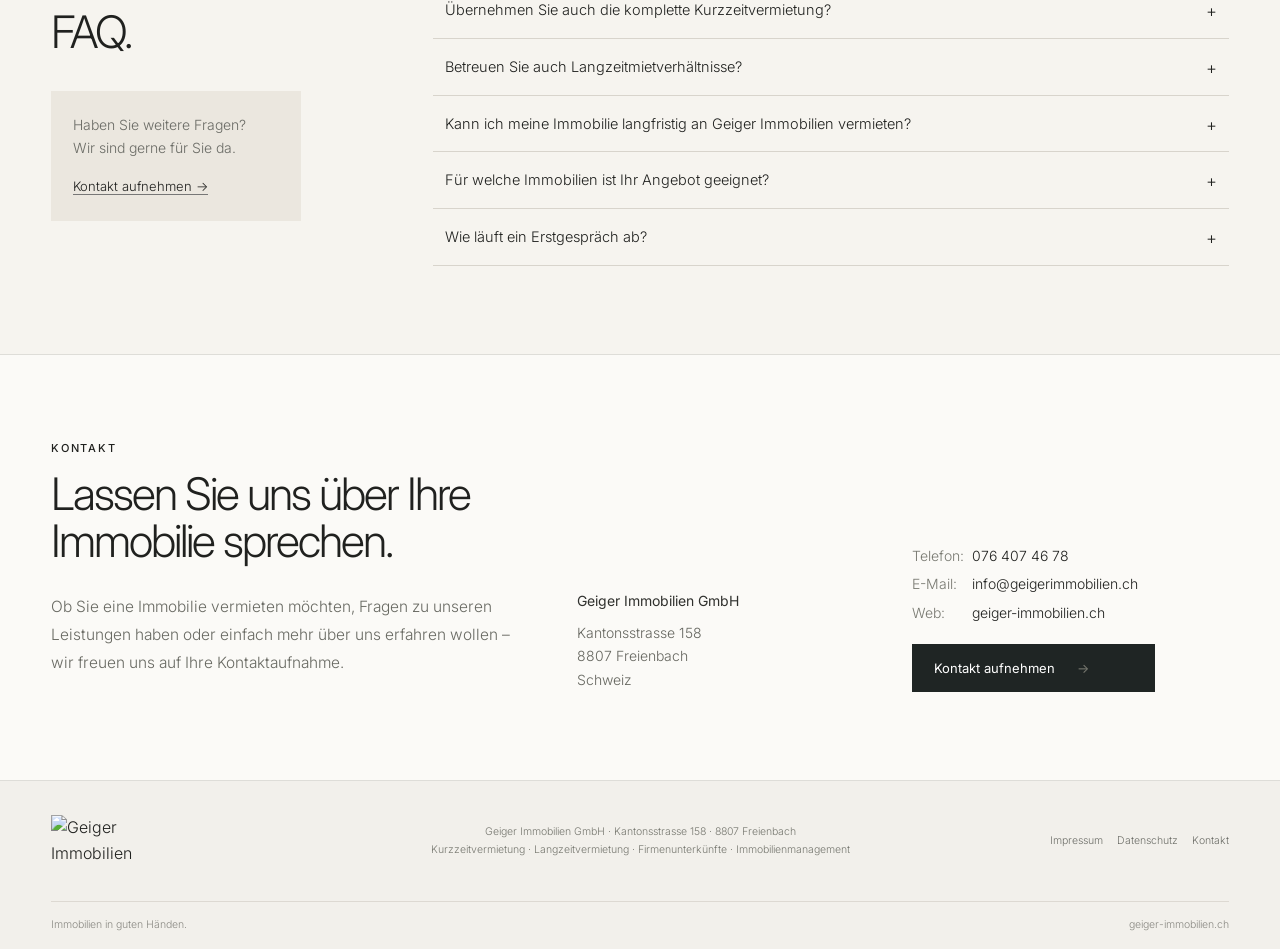
==== commit fdcc1a61: "Link short-term rentals to Stay With Us Homes" ====
--- a/index.html
+++ b/index.html
@@ -81,6 +81,7 @@
             <div class="round-icon">◇</div>
             <h3>Kurzzeitvermietung</h3>
             <p>Wir übernehmen die vollständige Abwicklung – von der Positionierung und Inseratserstellung über Preismanagement und Gästekommunikation bis hin zu Check-in, Reinigung und laufender Betreuung.</p>
+            <a class="staywithus-link" href="https://smettmann.github.io/Geiger-Ferienwohnungen/" target="_blank" rel="noopener">Stay With Us Homes entdecken <span>→</span></a>
           </article>
 
           <article class="service-card">
@@ -147,7 +148,7 @@
       <div class="page owners-grid">
         <div>
           <p class="eyebrow">Für Eigentümer</p>
-          <h2>Sie besitzen. Wir kümmern uns<span class="mobile-break"><br></span> um den Betrieb.</h2>
+          <h2>Sie besitzen.<span class="mobile-break"><br></span> Wir kümmern uns<span class="mobile-break"><br></span> um den Betrieb.</h2>
           <p>Als Eigentümer profitieren Sie von unserer Erfahrung, unserem Engagement und einer zuverlässigen, professionellen Bewirtschaftung. Wir schaffen Wert – heute und morgen.</p>
         </div>
 
@@ -270,7 +271,8 @@
         <div class="faq-list">
           <details>
             <summary>Übernehmen Sie auch die komplette Kurzzeitvermietung?</summary>
-            <p>Ja. Je nach Modell übernehmen wir Positionierung, Vermarktung, Preisgestaltung, Gästekommunikation, Check-in, Reinigung, Objektkontrolle und laufende Betreuung.</p>
+            <p>Ja. Je nach Modell übernehmen wir die komplette Kurzzeitvermietung – von Positionierung, Vermarktung und Preisgestaltung über Gästekommunikation, Check-in und Reinigung bis hin zur laufenden Objektkontrolle und Betreuung.</p>
+            <p>Alternativ bieten wir auch ein Kommissionsmodell an: Die Immobilie bleibt vollständig im Eigentum der Eigentümerschaft, während wir die gesamte Vermietung und Abwicklung übernehmen. Unsere Vergütung erfolgt ausschliesslich über eine Provision auf erzielte Buchungen – es entstehen somit keine Fixkosten, wenn keine Vermietung stattfindet.</p>
           </details>
           <details>
             <summary>Betreuen Sie auch Langzeitmietverhältnisse?</summary>
--- a/styles.css
+++ b/styles.css
@@ -438,6 +438,7 @@
   .footer-main p{text-align:left}
 }
 @media(max-width:560px){
+  .possibility-head{gap:10px}
   .mobile-break{display:inline}
   .approach-image{display:none !important}
   .approach-grid{gap:0 !important}
